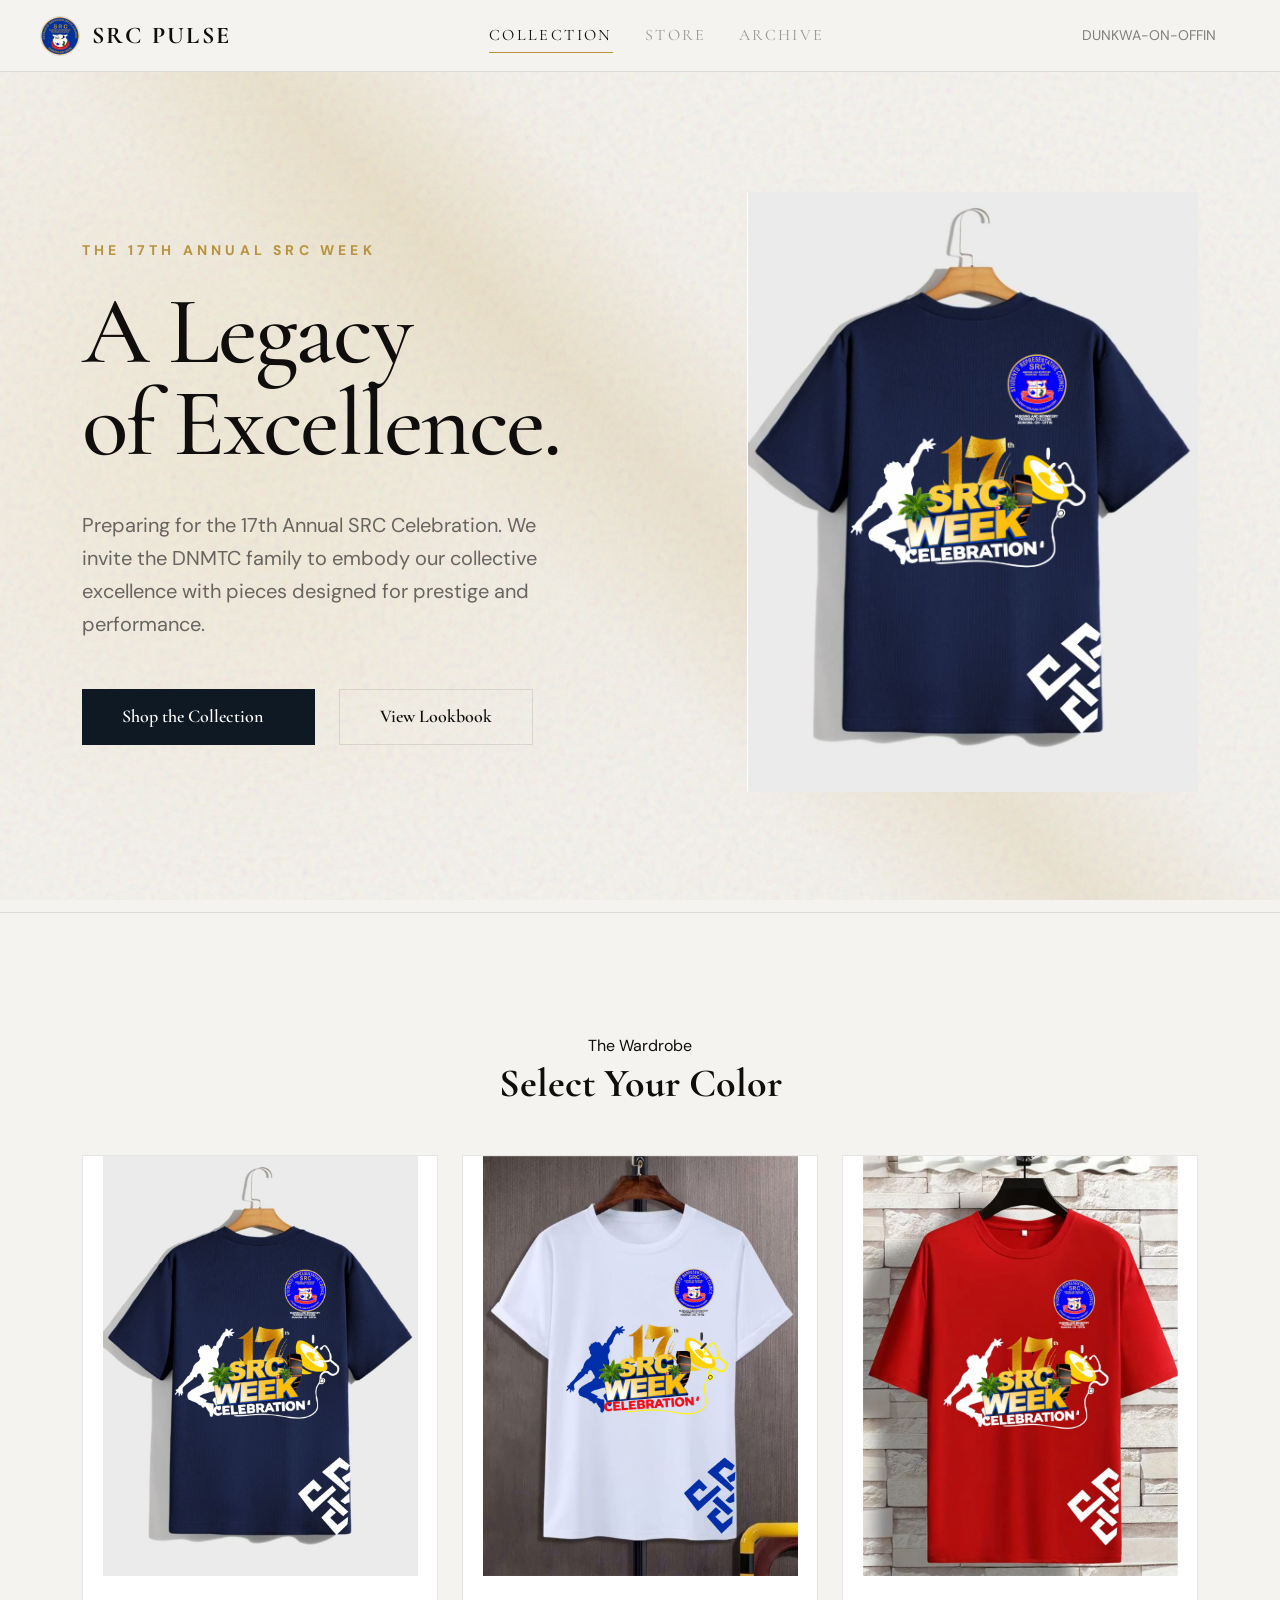
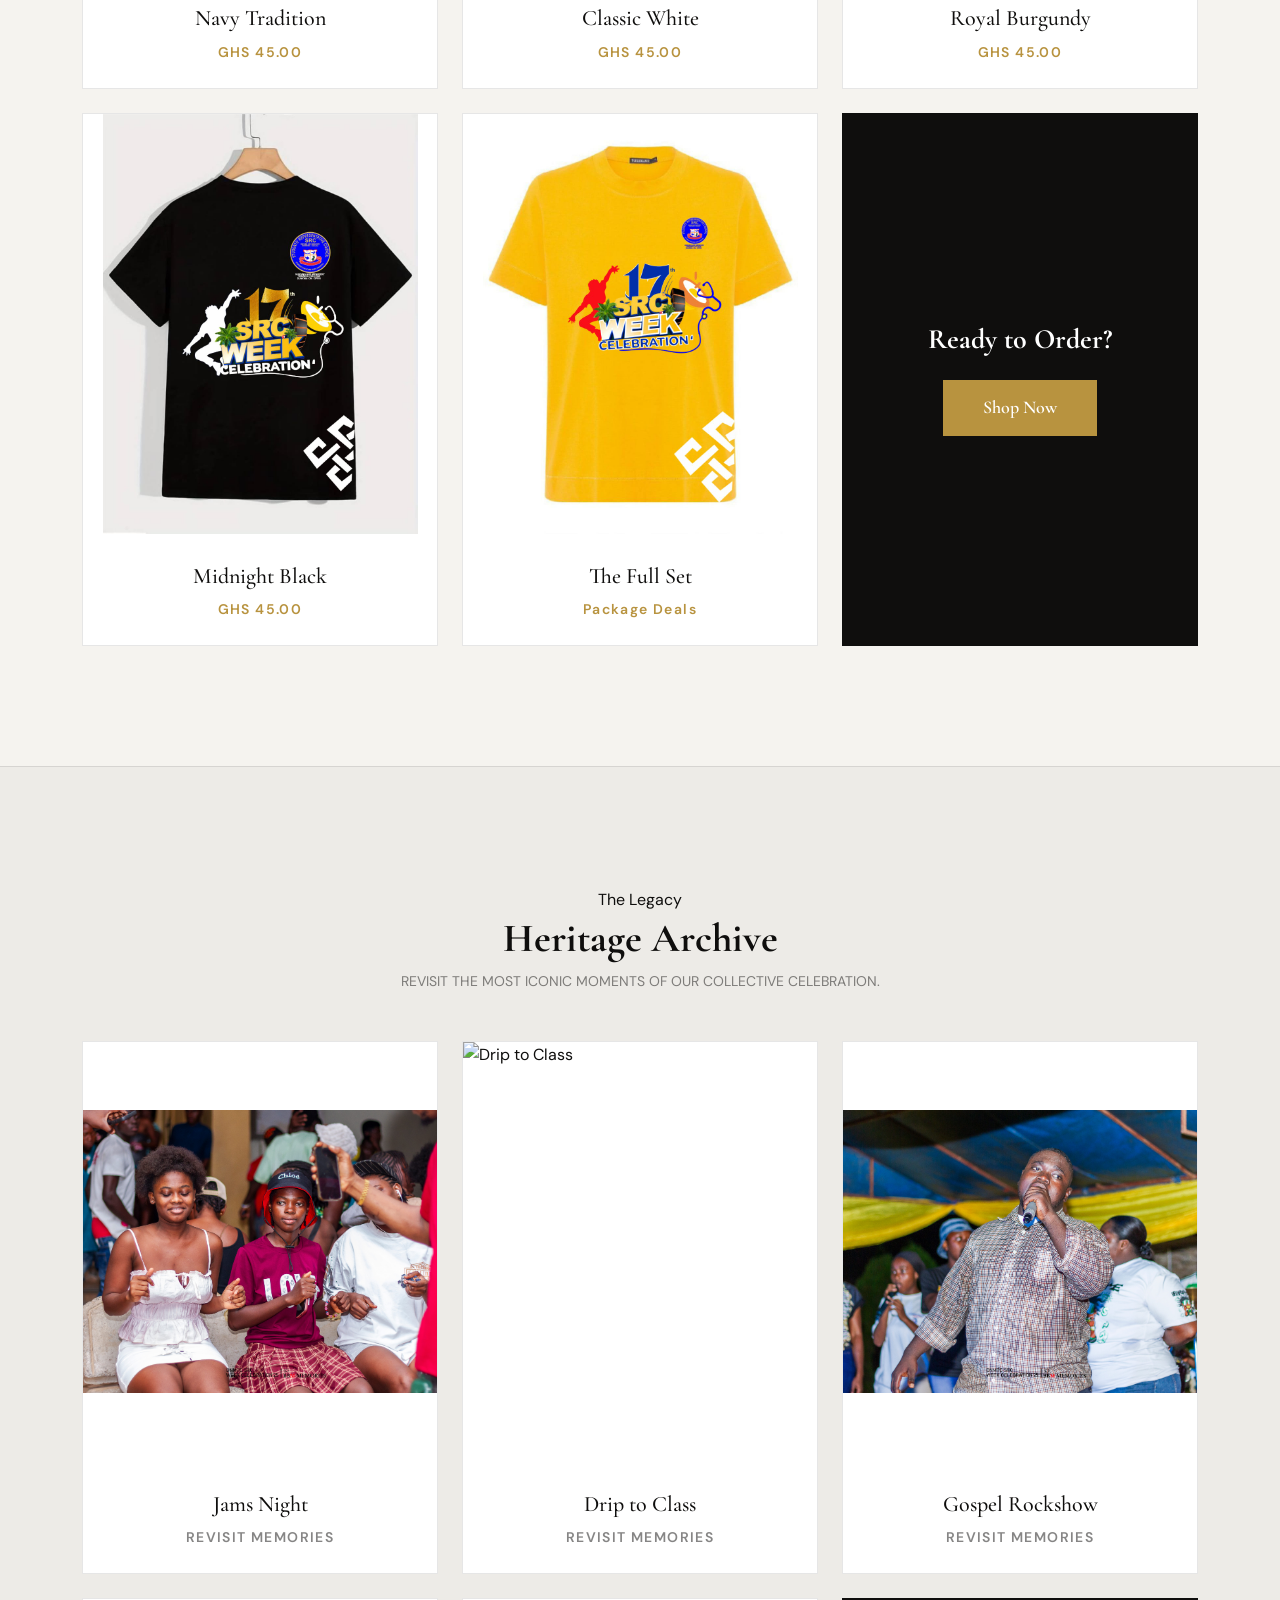
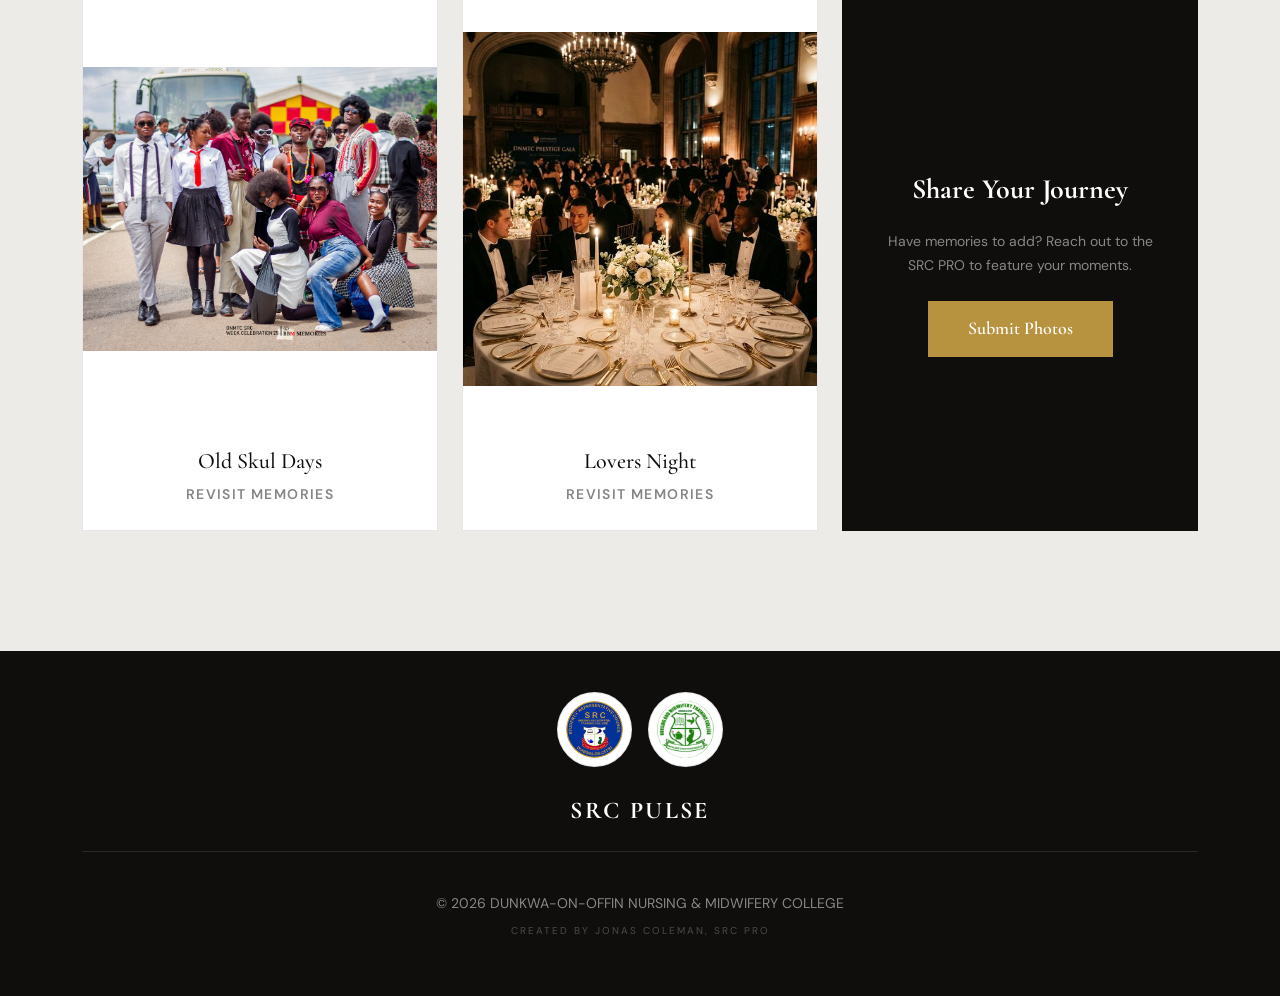
==== index.html @ 56e0bd3a "Add files via upload" ====
<!DOCTYPE html>
<html lang="en">

<head>
  <meta charset="UTF-8">
  <meta name="viewport" content="width=device-width, initial-scale=1.0">
  <title>SRC Pulse | Celebration 2026</title>
  
  <!-- Social Media Preview (Open Graph) -->
  <meta property="og:title" content="SRC Pulse | Celebration 2026">
  <meta property="og:description" content="Official SRC Week 2026 Merchandise Store - DNMTC Dunkwa-On-Offin.">
  <meta property="og:image" content="https://src-orders.vercel.app/img/Flyer/social-share.jpg">
  <meta property="og:url" content="https://src-orders.vercel.app">
  <meta property="og:type" content="website">
  
  <!-- Twitter Card -->
  <meta name="twitter:card" content="summary_large_image">
  <meta name="twitter:title" content="SRC Pulse | Celebration 2026">
  <meta name="twitter:description" content="Official SRC Week 2026 Merchandise Store - DNMTC Dunkwa-On-Offin.">
  <meta name="twitter:image" content="https://src-orders.vercel.app/img/Flyer/social-share.jpg">

  <link href="https://cdn.jsdelivr.net/npm/bootstrap@5.3.3/dist/css/bootstrap.min.css" rel="stylesheet">
  <script src="https://unpkg.com/@phosphor-icons/web"></script>

  <link rel="stylesheet" href="css/style.css">
  <link rel="stylesheet" href="css/theme.css">

  <style>
    /* Page Specific Luxury Home Styles */
    .hero-lux {
      min-height: 90vh;
      display: flex;
      align-items: center;
      padding: 120px 0;
      background: transparent;
      border-bottom: 1px solid var(--lux-border);
    }

    .hero-eyebrow {
      font-size: 14px;
      font-weight: 700;
      text-transform: uppercase;
      letter-spacing: 0.3em;
      color: var(--lux-gold);
      margin-bottom: 24px;
      display: block;
    }

    .hero-title-lux {
      font-size: var(--h1-fluid);
      font-weight: 500;
      line-height: 0.95;
      margin-bottom: 40px;
      letter-spacing: -0.02em;
    }

    .hero-sub-lux {
      font-size: 20px;
      color: rgba(15, 14, 13, 0.6);
      max-width: 500px;
      margin-bottom: 48px;
    }

    .gallery-section-lux {
      padding: 120px 0;
      background: transparent;
    }

    .lux-card {
      background: var(--lux-white);
      border: 1px solid var(--lux-border);
      overflow: hidden;
      transition: all 0.5s ease;
      cursor: pointer;
      position: relative;
    }

    .lux-card:hover {
      border-color: var(--lux-gold);
      transform: translateY(-8px);
    }

    .lux-card img {
      width: 100%;
      height: 420px;
      object-fit: contain;
      background: #fff;
      transition: transform 0.8s cubic-bezier(0.16, 1, 0.3, 1);
    }

    .lux-card:hover img {
      transform: scale(1.05);
    }

    .lux-card-caption {
      padding: 24px;
      text-align: center;
      background: var(--lux-white);
    }

    .lux-card-title {
      font-family: var(--font-serif);
      font-size: 22px;
      font-weight: 500;
      margin-bottom: 4px;
    }

    .lux-card-price {
      font-size: 14px;
      color: var(--lux-gold);
      letter-spacing: 0.1em;
      font-weight: 600;
    }

    .footer-lux {
      background: var(--lux-ink);
      color: var(--lux-white);
      padding: 80px 0;
      text-align: center;
    }

    .footer-lux .logo-lux {
      color: #fff;
      border-bottom: 1px solid rgba(255, 255, 255, 0.1);
      padding-bottom: 20px;
      margin-bottom: 40px;
      display: flex;
      justify-content: center;
    }
    .logo-img-lux {
      width: 40px;
      height: 40px;
      object-fit: cover;
      border-radius: 50%;
      border: 1px solid var(--lux-border);
    }
    .logo-lux {
      display: flex;
      align-items: center;
      gap: 12px;
      text-decoration: none;
      color: var(--lux-ink);
      font-family: var(--font-serif);
      font-weight: 700;
      letter-spacing: 0.1em;
    }
  </style>
</head>

<body>

  <!-- ATMOSPHERIC BACKGROUND -->
  <div class="lux-atmosphere">
    <div class="lux-grain"></div>
    <div class="lux-blob blob-1"></div>
    <div class="lux-blob blob-2"></div>
    <div class="lux-shimmer-wrap">
      <div class="lux-shimmer-line"></div>
    </div>
  </div>

  <!-- LUXURY NAVBAR -->
  <nav class="lux-navbar">
    <a href="index.html" class="logo-lux">
      <img src="img/Flyer/logo1.jpeg" alt="Logo" class="logo-img-lux">
      <span>SRC PULSE</span>
    </a>
    <div class="nav-links-lux d-none d-md-flex">
      <a href="index.html" class="nav-link-lux active">Collection</a>
      <a href="product.html" class="nav-link-lux">Store</a>
      <a href="#archive" class="nav-link-lux">Archive</a>
    </div>
    <div class="d-flex align-items-center gap-4">
      <span class="d-none d-sm-block small text-uppercase tracking-widest opacity-50">Dunkwa-On-Offin</span>
      <a href="admin.html" class="nav-link-lux" title="Management">
        <i class="ph ph-user-gear" style="font-size: 24px; cursor: pointer;"></i>
      </a>
    </div>
  </nav>

  <!-- EDITORIAL HERO -->
  <section class="hero-lux">
    <div class="container">
      <div class="row align-items-center">
        <div class="col-lg-7">
          <span class="hero-eyebrow fade-up">The 17th Annual SRC Week</span>
          <h1 class="hero-title-lux serif fade-up delay-1">A Legacy <br>of Excellence.</h1>
          <p class="hero-sub-lux fade-up delay-2">Preparing for the 17th Annual SRC Celebration. We invite the DNMTC family to embody our collective excellence with pieces designed for prestige and performance.</p>
          <div class="d-flex gap-4 fade-up delay-3">
            <a href="product.html" class="btn-lux">Shop the Collection <i class="ph ph-arrow-right"></i></a>
            <a href="#gallery" class="btn-lux btn-lux-outline">View Lookbook</a>
          </div>
        </div>
        <div class="col-lg-5 d-none d-lg-block fade-up delay-4">
          <div class="hero-slider-lux">
            <img src="img/SRC SHIRTS/WhatsApp Image 2026-03-13 at 19.03.37 (1).jpeg" class="hero-slide active" alt="Navy Edition">
            <img src="img/SRC SHIRTS/WhatsApp Image 2026-03-13 at 19.03.36.jpeg" class="hero-slide" alt="Burgundy Edition">
            <img src="img/SRC SHIRTS/WhatsApp Image 2026-03-13 at 19.03.37 (2).jpeg" class="hero-slide" alt="Green Edition">
            <img src="img/SRC SHIRTS/WhatsApp Image 2026-03-13 at 19.03.37.jpeg" class="hero-slide" alt="Black Edition">
            <img src="img/SRC SHIRTS/WhatsApp Image 2026-03-13 at 19.03.38 (1).jpeg" class="hero-slide" alt="Royal Blue">
            <img src="img/SRC SHIRTS/WhatsApp Image 2026-03-13 at 19.03.38.jpeg" class="hero-slide" alt="Yellow Edition">
            <img src="img/SRC SHIRTS/WhatsApp Image 2026-03-13 at 19.03.39 (1).jpeg" class="hero-slide" alt="White Edition">
            <img src="img/SRC SHIRTS/WhatsApp Image 2026-03-13 at 19.03.39.jpeg" class="hero-slide" alt="Pink Edition">
          </div>
          <style>
            .hero-slider-lux {
              position: relative;
              width: 100%;
              height: 600px;
              overflow: hidden;
            }
            .hero-slide {
              position: absolute;
              top: 0; left: 0;
              width: 100%; height: 100%;
              object-fit: contain;
              opacity: 0;
              transition: opacity 1.5s ease-in-out;
              background: #fff;
            }
            .hero-slide.active { opacity: 1; }
          </style>
          <script>
            document.addEventListener('DOMContentLoaded', () => {
              const slides = document.querySelectorAll('.hero-slide');
              let current = 0;
              if (slides.length > 0) {
                setInterval(() => {
                  slides[current].classList.remove('active');
                  current = (current + 1) % slides.length;
                  slides[current].classList.add('active');
                }, 5000);
              }
            });
          </script>
        </div>
      </div>
    </div>
  </section>

  <section id="gallery" class="gallery-section-lux">
    <div class="container">
      <div class="text-center mb-5">
        <span class="label-eyebrow">The Wardrobe</span>
        <h2 class="serif" style="font-size: 40px;">Select Your Color</h2>
      </div>

      <div class="row g-4">
        <!-- Gallery Items -->
        <div class="col-md-6 col-lg-4">
          <div class="lux-card" onclick="window.location.href='product.html?color=navy'">
            <img src="img/SRC SHIRTS/WhatsApp Image 2026-03-13 at 19.03.37 (1).jpeg" alt="Navy Edition"
              class="can-popout">
            <div class="lux-card-caption">
              <div class="lux-card-title">Navy Tradition</div>
              <div class="lux-card-price">GHS 45.00</div>
            </div>
          </div>
        </div>
        <div class="col-md-6 col-lg-4">
          <div class="lux-card" onclick="window.location.href='product.html?color=white'">
            <img src="img/SRC SHIRTS/WhatsApp Image 2026-03-13 at 19.03.39 (1).jpeg" alt="White Edition"
              class="can-popout">
            <div class="lux-card-caption">
              <div class="lux-card-title">Classic White</div>
              <div class="lux-card-price">GHS 45.00</div>
            </div>
          </div>
        </div>
        <div class="col-md-6 col-lg-4">
          <div class="lux-card" onclick="window.location.href='product.html?color=burgundy'">
            <img src="img/SRC SHIRTS/WhatsApp Image 2026-03-13 at 19.03.36.jpeg" alt="Burgundy Edition"
              class="can-popout">
            <div class="lux-card-caption">
              <div class="lux-card-title">Royal Burgundy</div>
              <div class="lux-card-price">GHS 45.00</div>
            </div>
          </div>
        </div>
        <div class="col-md-6 col-lg-4">
          <div class="lux-card" onclick="window.location.href='product.html?color=black'">
            <img src="img/SRC SHIRTS/WhatsApp Image 2026-03-13 at 19.03.37.jpeg" alt="Black Edition" class="can-popout">
            <div class="lux-card-caption">
              <div class="lux-card-title">Midnight Black</div>
              <div class="lux-card-price">GHS 45.00</div>
            </div>
          </div>
        </div>
        <div class="col-md-6 col-lg-4">
          <div class="lux-card" onclick="window.location.href='product.html?color=yellow'">
            <img src="img/SRC SHIRTS/WhatsApp Image 2026-03-13 at 19.03.38.jpeg" alt="Full Set" class="can-popout">
            <div class="lux-card-caption">
              <div class="lux-card-title">The Full Set</div>
              <div class="lux-card-price">Package Deals</div>
            </div>
          </div>
        </div>
        <div class="col-md-6 col-lg-4">
          <div class="lux-card" onclick="window.location.href='product.html'"
            style="display:flex; align-items:center; justify-content:center; height: 100%; min-height: 520px; padding: 40px; background: var(--lux-ink); color: #fff;">
            <div class="text-center">
              <h3 class="serif mb-4">Ready to Order?</h3>
              <a href="product.html" class="btn-lux" style="background: var(--lux-gold);">Shop Now</a>
            </div>
          </div>
        </div>
      </div>
    </div>
  </section>

  <section id="archive" class="gallery-section-lux" style="background: rgba(15, 14, 13, 0.03); border-top: 1px solid var(--lux-border);">
    <div class="container">
      <div class="text-center mb-5">
        <span class="label-eyebrow">The Legacy</span>
        <h2 class="serif" style="font-size: 40px;">Heritage Archive</h2>
        <p class="opacity-50 small text-uppercase tracking-widest mt-2">Revisit the most iconic moments of our collective celebration.</p>
      </div>

      <div class="row g-4">
        <!-- Archive Category Cards -->
        <div class="col-md-6 col-lg-4">
          <div class="lux-card" onclick="window.open('https://drive.google.com/drive/folders/1jQNrencn5m1UAdhdPv5jrCLjvZCq4A18', '_blank')">
            <img src="img/Archive/jams_nigh.jpg" alt="Jams Night" class="can-popout">
            <div class="lux-card-caption">
              <div class="lux-card-title">Jams Night</div>
              <div class="lux-card-price" style="color: var(--lux-ink); opacity: 0.5;">REVISIT MEMORIES</div>
            </div>
          </div>
        </div>
        <div class="col-md-6 col-lg-4">
          <div class="lux-card" onclick="window.open('https://drive.google.com/drive/folders/1OwHH3BzWzgTvOzjyDm1QjgJnN5BpJ2uP', '_blank')">
            <img src="img/Archive/drip_to_class.jpg" alt="Drip to Class" class="can-popout">
            <div class="lux-card-caption">
              <div class="lux-card-title">Drip to Class</div>
              <div class="lux-card-price" style="color: var(--lux-ink); opacity: 0.5;">REVISIT MEMORIES</div>
            </div>
          </div>
        </div>
        <div class="col-md-6 col-lg-4">
          <div class="lux-card" onclick="window.open('https://drive.google.com/drive/folders/1m6zzfs3NBd54mciKJZVGeSFlXrhVCd4_', '_blank')">
            <img src="img/Archive/gospel_rockshow.jpg" alt="Gospel Rockshow" class="can-popout">
            <div class="lux-card-caption">
              <div class="lux-card-title">Gospel Rockshow</div>
              <div class="lux-card-price" style="color: var(--lux-ink); opacity: 0.5;">REVISIT MEMORIES</div>
            </div>
          </div>
        </div>
        <div class="col-md-6 col-lg-4">
          <div class="lux-card" onclick="window.open('https://drive.google.com/drive/folders/1A5gizrQZAOHEzzcL1HkO4sNqftI4nt5G', '_blank')">
            <img src="img/Archive/old_skul.jpg" alt="Old Skul Days" class="can-popout">
            <div class="lux-card-caption">
              <div class="lux-card-title">Old Skul Days</div>
              <div class="lux-card-price" style="color: var(--lux-ink); opacity: 0.5;">REVISIT MEMORIES</div>
            </div>
          </div>
        </div>
        <div class="col-md-6 col-lg-4">
          <div class="lux-card" onclick="window.open('https://drive.google.com/drive/folders/1-60rv5rrSPXL_MJgGy0foBw9bpOQiGUI', '_blank')">
            <img src="img/Archive/lovers_night.jpg" alt="Lovers Night" class="can-popout">
            <div class="lux-card-caption">
              <div class="lux-card-title">Lovers Night</div>
              <div class="lux-card-price" style="color: var(--lux-ink); opacity: 0.5;">REVISIT MEMORIES</div>
            </div>
          </div>
        </div>
        <div class="col-md-6 col-lg-4">
          <div class="lux-card" style="display:flex; align-items:center; justify-content:center; height: 100%; min-height: 520px; padding: 40px; background: var(--lux-ink); color: #fff;">
            <div class="text-center">
              <h3 class="serif mb-4">Share Your Journey</h3>
              <p class="small opacity-50 mb-4">Have memories to add? Reach out to the SRC PRO to feature your moments.</p>
              <a href="mailto:pro@dnmtc.edu.gh" class="btn-lux" style="background: var(--lux-gold);">Submit Photos</a>
            </div>
          </div>
        </div>
      </div>
    </div>
  </section>

  <!-- LOGO FOOTER -->
  <footer class="footer-lux">
    <div class="container text-center">
      <div class="footer-logos-lux d-flex justify-content-center gap-3 mb-4">
        <img src="img/Flyer/logo1.jpeg" alt="DNMTC Logo" class="footer-logo-img">
        <img src="img/Flyer/logo2.jpeg" alt="SRC Logo" class="footer-logo-img">
      </div>
      <div class="logo-lux">SRC PULSE</div>
      <p class="opacity-50 small text-uppercase tracking-widest mb-2">&copy; 2026 Dunkwa-On-Offin Nursing & Midwifery
        College</p>
      <p class="small text-uppercase tracking-widest opacity-25" style="font-size: 10px; letter-spacing: 0.2em;">Created
        by Jonas Coleman, SRC PRO</p>
    </div>
  </footer>

  <style>
    .footer-lux { padding: 40px 0; border-top: 1px solid var(--lux-border); }
    .footer-logo-img {
      width: 75px;
      height: 75px;
      border-radius: 50%;
      object-fit: contain;
      background: white;
      border: 1px solid var(--lux-border);
      padding: 8px;
    }
  </style>

  <script src="js/app.js?v=1.0.1"></script>
</body>

</html>
---- css/style.css ----
/* ========================================================
   SRC Week Orders � style.css
   Dunkwa-On-Offin Nursing & Midwifery Training College
   ======================================================== */
@import url('https://fonts.googleapis.com/css2?family=Sora:wght@400;600;700;800&family=DM+Sans:ital,opsz,wght@0,9..40,400;0,9..40,500;0,9..40,600;1,9..40,400&display=swap');

:root {
  --color-primary:  #1A1A2E;
  --color-accent:   #E94560;
  --color-gold:     #F5A623;
  --color-surface:  #F8F7F4;
  --color-text:     #1C1C1C;
  --color-muted:    #6B7280;
  --color-white:    #FFFFFF;
  --color-success:  #22C55E;
  --color-warning:  #F59E0B;
  --color-border:   rgba(0,0,0,0.08);
  --font-heading: 'Sora', sans-serif;
  --font-body:    'DM Sans', sans-serif;
  --radius-sm:  8px; --radius-md: 12px; --radius-lg: 20px; --radius-pill: 999px;
  --shadow-sm: 0 2px 8px rgba(0,0,0,0.08);
  --shadow-md: 0 4px 16px rgba(0,0,0,0.10);
  --shadow-lg: 0 8px 32px rgba(0,0,0,0.14);
  --transition: 300ms ease;
  --nav-height: 68px;
}

*,*::before,*::after{box-sizing:border-box;margin:0;padding:0}
html{scroll-behavior:smooth}
body{font-family:var(--font-body);color:var(--color-text);background:var(--color-surface);line-height:1.65;-webkit-font-smoothing:antialiased}
h1,h2,h3,h4,h5,h6{font-family:var(--font-heading);font-weight:700;line-height:1.2}
a{text-decoration:none;color:inherit;transition:color var(--transition)}
img{max-width:100%;display:block}
ul{list-style:none}
::-webkit-scrollbar{width:6px}
::-webkit-scrollbar-thumb{background:rgba(0,0,0,0.15);border-radius:var(--radius-pill)}

/* Navbar */
.navbar-main{position:sticky;top:0;z-index:1000;height:var(--nav-height);background:rgba(26,26,46,0.96);backdrop-filter:blur(12px);-webkit-backdrop-filter:blur(12px);border-bottom:1px solid rgba(255,255,255,0.07);padding:0 1.5rem;display:flex;align-items:center;justify-content:space-between}
.nav-brand{display:flex;align-items:center;gap:.6rem;color:var(--color-white)}
.nav-brand-logo{width:38px;height:38px;border-radius:var(--radius-sm);background:linear-gradient(135deg,var(--color-accent),var(--color-gold));display:flex;align-items:center;justify-content:center;font-family:var(--font-heading);font-weight:800;font-size:.85rem;color:#fff;flex-shrink:0}
.nav-brand-text{display:flex;flex-direction:column;line-height:1.15}
.nav-brand-name{font-family:var(--font-heading);font-weight:700;font-size:.9rem;color:var(--color-white)}
.nav-brand-sub{font-size:.7rem;color:rgba(255,255,255,.5)}
.nav-links{display:flex;align-items:center;gap:1.5rem}
.nav-link-item{color:rgba(255,255,255,.7);font-weight:500;font-size:.9rem;transition:color var(--transition)}
.nav-link-item:hover,.nav-link-item.active{color:var(--color-white)}
.nav-cta{background:var(--color-accent);color:var(--color-white)!important;padding:.45rem 1.1rem;border-radius:var(--radius-pill);font-weight:600;font-size:.875rem;transition:all var(--transition)}
.nav-cta:hover{background:#d63651;transform:translateY(-1px);box-shadow:0 4px 14px rgba(233,69,96,.4)}
.nav-mobile-toggle{display:none;background:none;border:none;color:var(--color-white);cursor:pointer;padding:.25rem}

/* Buttons */
.btn{display:inline-flex;align-items:center;justify-content:center;gap:.5rem;padding:.75rem 1.75rem;border-radius:var(--radius-pill);font-family:var(--font-body);font-weight:600;font-size:.95rem;border:none;cursor:pointer;transition:all var(--transition);line-height:1}
.btn:disabled{opacity:.5;cursor:not-allowed;pointer-events:none}
.btn-accent{background:var(--color-accent);color:#fff;box-shadow:0 4px 14px rgba(233,69,96,.3)}
.btn-accent:hover{background:#d63651;transform:translateY(-2px);box-shadow:0 6px 20px rgba(233,69,96,.45);color:#fff}
.btn-gold{background:var(--color-gold);color:var(--color-primary);box-shadow:0 4px 14px rgba(245,166,35,.3)}
.btn-gold:hover{background:#e09416;transform:translateY(-2px);color:var(--color-primary)}
.btn-outline{background:transparent;color:var(--color-primary);border:2px solid var(--color-primary)}
.btn-outline:hover{background:var(--color-primary);color:#fff}
.btn-outline-light{background:transparent;color:#fff;border:2px solid rgba(255,255,255,.4)}
.btn-outline-light:hover{background:rgba(255,255,255,.1);border-color:rgba(255,255,255,.7)}
.btn-ghost{background:rgba(0,0,0,.05);color:var(--color-text)}
.btn-ghost:hover{background:rgba(0,0,0,.1)}
.btn-sm{padding:.45rem 1rem;font-size:.8rem}
.btn-lg{padding:1rem 2.5rem;font-size:1.05rem}
.btn-block{width:100%}
.btn.loading{pointer-events:none;position:relative}
.btn.loading::after{content:'';position:absolute;right:1rem;top:50%;transform:translateY(-50%);width:16px;height:16px;border:2px solid rgba(255,255,255,.4);border-top-color:#fff;border-radius:50%;animation:spin .7s linear infinite}
@keyframes spin{to{transform:translateY(-50%) rotate(360deg)}}

/* Cards */
.card{background:var(--color-white);border:1px solid var(--color-border);border-radius:var(--radius-md);box-shadow:var(--shadow-sm);transition:box-shadow var(--transition),transform var(--transition)}
.card-hover:hover{box-shadow:var(--shadow-md);transform:translateY(-3px)}
.card-dark{background:rgba(255,255,255,.05);border:1px solid rgba(255,255,255,.1);color:var(--color-white)}

/* Badges */
.badge{display:inline-flex;align-items:center;gap:.25rem;padding:.3rem .75rem;border-radius:var(--radius-pill);font-size:.75rem;font-weight:600}
.badge-accent{background:rgba(233,69,96,.12);color:var(--color-accent)}
.badge-gold{background:rgba(245,166,35,.15);color:#996600}
.badge-success{background:rgba(34,197,94,.12);color:#16a34a}
.badge-muted{background:rgba(107,114,128,.1);color:var(--color-muted)}
.badge-primary{background:rgba(26,26,46,.1);color:var(--color-primary)}

/* Sections */
.section{padding:5rem 0}
.section-sm{padding:3rem 0}
.section-dark{background:var(--color-primary);color:var(--color-white)}
.section-surface{background:var(--color-surface)}
.section-label{display:inline-flex;align-items:center;gap:.4rem;font-size:.75rem;font-weight:700;text-transform:uppercase;letter-spacing:.1em;color:var(--color-accent);margin-bottom:.75rem}
.section-title{font-size:clamp(1.75rem,4vw,2.75rem);font-weight:800;margin-bottom:1rem}
.section-subtitle{font-size:1.05rem;color:var(--color-muted);max-width:520px;margin-bottom:2.5rem}
.section-dark .section-subtitle{color:rgba(255,255,255,.6)}

/* Hero */
.hero{position:relative;background:var(--color-primary);min-height:calc(100vh - var(--nav-height));display:flex;align-items:center;overflow:hidden}
.hero::before{content:'';position:absolute;inset:0;background:radial-gradient(ellipse 800px 600px at 80% 20%,rgba(233,69,96,.18) 0%,transparent 70%),radial-gradient(ellipse 600px 400px at 10% 80%,rgba(245,166,35,.12) 0%,transparent 60%);pointer-events:none}
.hero-grid-overlay{position:absolute;inset:0;background-image:linear-gradient(rgba(255,255,255,.02) 1px,transparent 1px),linear-gradient(90deg,rgba(255,255,255,.02) 1px,transparent 1px);background-size:48px 48px;pointer-events:none}
.hero-content{position:relative;z-index:1}
.hero-badge{display:inline-flex;align-items:center;gap:.4rem;background:rgba(245,166,35,.15);border:1px solid rgba(245,166,35,.3);color:var(--color-gold);padding:.4rem 1rem;border-radius:var(--radius-pill);font-size:.78rem;font-weight:600;text-transform:uppercase;letter-spacing:.08em;margin-bottom:1.5rem}
.hero-title{font-family:var(--font-heading);font-size:clamp(2.2rem,6vw,4rem);font-weight:800;color:#fff;line-height:1.1;margin-bottom:1.25rem}
.hero-title .accent-line{display:block;background:linear-gradient(135deg,var(--color-accent),var(--color-gold));-webkit-background-clip:text;-webkit-text-fill-color:transparent;background-clip:text}
.hero-desc{font-size:1.05rem;color:rgba(255,255,255,.65);max-width:480px;margin-bottom:2.25rem;line-height:1.7}
.hero-actions{display:flex;gap:1rem;flex-wrap:wrap}
.hero-stats{display:flex;gap:2rem;margin-top:3rem;flex-wrap:wrap}
.hero-stat-value{font-family:var(--font-heading);font-size:1.6rem;font-weight:800;color:#fff;line-height:1}
.hero-stat-label{font-size:.78rem;color:rgba(255,255,255,.5);margin-top:.2rem}

/* Floating chips */
.hero-visual{position:relative}
.hero-product-card{background:rgba(255,255,255,.07);border:1px solid rgba(255,255,255,.12);border-radius:var(--radius-lg);padding:2rem;backdrop-filter:blur(8px)}
.hero-product-img{width:100%;height:220px;border-radius:var(--radius-md);display:flex;align-items:center;justify-content:center;margin-bottom:1.25rem}
.hero-product-img-shirt{background:linear-gradient(145deg,#1A1A2E,#2d2d4e)}
.hero-product-img-cap{background:linear-gradient(145deg,#2d1a1a,#4e2d2d)}
.floating-chip{position:absolute;background:#fff;border-radius:var(--radius-md);padding:.75rem 1rem;box-shadow:var(--shadow-lg);display:flex;align-items:center;gap:.5rem;font-size:.8rem;font-weight:600;color:var(--color-text);animation:float 3s ease-in-out infinite}
.chip-1{top:-16px;right:24px}
.chip-2{bottom:32px;left:-20px;animation-delay:1.5s}
.chip-dot{width:8px;height:8px;border-radius:50%;background:var(--color-success)}
@keyframes float{0%,100%{transform:translateY(0)}50%{transform:translateY(-8px)}}

/* Product page cards */
.product-card{background:#fff;border:1px solid var(--color-border);border-radius:var(--radius-md);overflow:hidden;transition:box-shadow var(--transition),transform var(--transition)}
.product-card:hover{box-shadow:var(--shadow-lg);transform:translateY(-4px)}
.product-card-img{width:100%;height:260px;display:flex;align-items:center;justify-content:center;position:relative}
.product-card-img-shirt{background:linear-gradient(145deg,#1A1A2E,#2d2d4e)}
.product-card-img-cap{background:linear-gradient(145deg,#800020,#4e1a1a)}
.product-card-price-badge{position:absolute;top:1rem;right:1rem;background:var(--color-gold);color:var(--color-primary);padding:.3rem .75rem;border-radius:var(--radius-pill);font-family:var(--font-heading);font-weight:700;font-size:.85rem}
.product-card-body{padding:1.5rem}
.product-card-title{font-family:var(--font-heading);font-size:1.2rem;font-weight:700;margin-bottom:.35rem}
.product-card-desc{font-size:.88rem;color:var(--color-muted);margin-bottom:1.25rem;line-height:1.6}

/* Color swatches */
.swatch-label{font-size:.78rem;font-weight:600;color:var(--color-muted);margin-bottom:.4rem;text-transform:uppercase;letter-spacing:.04em}
.color-swatches{display:flex;gap:.5rem;flex-wrap:wrap;margin-bottom:1rem}
.color-swatch{width:30px;height:30px;border-radius:50%;border:3px solid transparent;cursor:pointer;transition:all var(--transition);outline:none}
.color-swatch:hover{transform:scale(1.1)}
.color-swatch.selected{border-color:var(--color-accent);box-shadow:0 0 0 2px #fff,0 0 0 4px var(--color-accent)}
.color-swatch[data-color="navy"]{background:#1A1A2E}
.color-swatch[data-color="white"]{background:#FFF;border:2px solid #e0e0e0}
.color-swatch[data-color="black"]{background:#111}
.color-swatch[data-color="burgundy"]{background:#800020}
.color-swatch[data-color="red"]{background:#E94560}
.color-swatch[data-color="grey"]{background:#6B7280}

/* Size pills */
.size-pills{display:flex;flex-wrap:wrap;gap:.4rem;margin-bottom:1rem}
.size-pill{min-width:40px;height:36px;padding:0 .75rem;border:1.5px solid var(--color-border);border-radius:var(--radius-sm);background:#fff;font-family:var(--font-body);font-size:.82rem;font-weight:600;color:var(--color-text);cursor:pointer;transition:all var(--transition);display:flex;align-items:center;justify-content:center}
.size-pill:hover{border-color:var(--color-accent);color:var(--color-accent)}
.size-pill.selected{background:var(--color-primary);border-color:var(--color-primary);color:#fff}

/* Quantity stepper */
.qty-stepper{display:inline-flex;align-items:center;background:var(--color-surface);border:1px solid var(--color-border);border-radius:var(--radius-sm);overflow:hidden}
.qty-btn{width:36px;height:36px;background:none;border:none;color:var(--color-text);cursor:pointer;display:flex;align-items:center;justify-content:center;transition:background var(--transition),color var(--transition)}
.qty-btn:hover{background:var(--color-primary);color:#fff}
.qty-display{min-width:42px;text-align:center;font-family:var(--font-heading);font-weight:700;font-size:.95rem;border-left:1px solid var(--color-border);border-right:1px solid var(--color-border);padding:0 .5rem;line-height:36px}

/* Order summary */
.order-summary-panel{background:#fff;border:1px solid var(--color-border);border-radius:var(--radius-md);box-shadow:var(--shadow-md);position:sticky;top:calc(var(--nav-height) + 1.25rem)}
.order-summary-header{padding:1.25rem 1.5rem;border-bottom:1px solid var(--color-border);display:flex;align-items:center;justify-content:space-between}
.order-summary-title{font-family:var(--font-heading);font-weight:700;font-size:1.05rem}
.order-summary-count{background:var(--color-accent);color:#fff;width:22px;height:22px;border-radius:50%;font-size:.72rem;font-weight:700;display:flex;align-items:center;justify-content:center}
.order-summary-body{padding:1.25rem 1.5rem}
.order-item-row{display:flex;align-items:flex-start;justify-content:space-between;gap:.75rem;padding:.75rem 0;border-bottom:1px solid rgba(0,0,0,.05)}
.order-item-row:last-child{border-bottom:none}
.order-item-name{font-weight:500;font-size:.9rem}
.order-item-meta{font-size:.78rem;color:var(--color-muted);margin-top:.15rem}
.order-item-price{font-family:var(--font-heading);font-weight:700;font-size:.9rem;white-space:nowrap}
.order-empty-state{text-align:center;padding:2rem 1rem;color:var(--color-muted);font-size:.9rem}
.order-total-row{padding:1rem 1.5rem;border-top:2px solid var(--color-primary);display:flex;align-items:center;justify-content:space-between}
.order-total-label{font-family:var(--font-heading);font-weight:700}
.order-total-value{font-family:var(--font-heading);font-weight:800;font-size:1.3rem;color:var(--color-accent)}
.order-summary-footer{padding:1.25rem 1.5rem;border-top:1px solid var(--color-border)}

/* How-it-works steps */
.step-card{text-align:center;padding:2rem 1.5rem}
.step-icon{width:56px;height:56px;border-radius:var(--radius-md);background:rgba(233,69,96,.1);color:var(--color-accent);display:flex;align-items:center;justify-content:center;margin:0 auto 1.25rem;transition:background var(--transition),color var(--transition)}
.step-card:hover .step-icon{background:var(--color-accent);color:#fff}
.step-number{font-size:.7rem;font-weight:700;color:var(--color-accent);text-transform:uppercase;letter-spacing:.1em;margin-bottom:.5rem}
.step-title{font-family:var(--font-heading);font-weight:700;font-size:1.05rem;margin-bottom:.5rem}
.step-desc{font-size:.88rem;color:var(--color-muted);line-height:1.65}

/* Form */
.form-group{margin-bottom:1.25rem}
.form-label{display:block;font-weight:600;font-size:.875rem;margin-bottom:.4rem;color:var(--color-text)}
.form-label .required{color:var(--color-accent);margin-left:.15rem}
.form-control{width:100%;padding:.72rem 1rem;background:#fff;border:1.5px solid var(--color-border);border-radius:var(--radius-sm);font-family:var(--font-body);font-size:.95rem;color:var(--color-text);transition:border-color var(--transition),box-shadow var(--transition);outline:none}
.form-control:focus{border-color:var(--color-accent);box-shadow:0 0 0 3px rgba(233,69,96,.12)}
.form-control.is-invalid{border-color:var(--color-accent)}
.form-select{appearance:none;-webkit-appearance:none;background-image:url("data:image/svg+xml,%3Csvg xmlns='http://www.w3.org/2000/svg' width='12' height='12' viewBox='0 0 12 12'%3E%3Cpath fill='%236B7280' d='M6 8L1 3h10z'/%3E%3C/svg%3E");background-repeat:no-repeat;background-position:right 1rem center;padding-right:2.5rem}
.form-hint{font-size:.78rem;color:var(--color-muted);margin-top:.3rem}
.form-error{font-size:.78rem;color:var(--color-accent);margin-top:.3rem;display:none}
.form-error.visible{display:block}

/* Checkout */
.checkout-section{padding:2.5rem 0 4rem}
.checkout-card{background:#fff;border:1px solid var(--color-border);border-radius:var(--radius-md);padding:2rem;box-shadow:var(--shadow-sm)}
.checkout-card-title{font-family:var(--font-heading);font-weight:700;font-size:1.15rem;margin-bottom:1.5rem;padding-bottom:1rem;border-bottom:1px solid var(--color-border);display:flex;align-items:center;gap:.6rem;color:var(--color-text)}

/* Alerts */
.alert{padding:1rem 1.25rem;border-radius:var(--radius-sm);font-size:.9rem;display:flex;align-items:flex-start;gap:.6rem;margin-bottom:1.25rem}
.alert-success{background:rgba(34,197,94,.1);border:1px solid rgba(34,197,94,.25);color:#166534}
.alert-error{background:rgba(233,69,96,.08);border:1px solid rgba(233,69,96,.25);color:#9b1c2e}
.alert-info{background:rgba(59,130,246,.08);border:1px solid rgba(59,130,246,.2);color:#1e40af}

/* Admin */
.admin-body{background:#0f1117;min-height:100vh;color:#fff}
.admin-sidebar{position:fixed;left:0;top:0;bottom:0;width:240px;background:#161b27;border-right:1px solid rgba(255,255,255,.06);display:flex;flex-direction:column;z-index:100;transition:transform var(--transition)}
.admin-sidebar-header{padding:1.5rem 1.25rem 1rem;border-bottom:1px solid rgba(255,255,255,.06)}
.admin-sidebar-nav{padding:1rem .75rem;flex:1;overflow-y:auto}
.admin-nav-item{display:flex;align-items:center;gap:.65rem;padding:.65rem .85rem;border-radius:var(--radius-sm);color:rgba(255,255,255,.55);font-size:.88rem;font-weight:500;cursor:pointer;transition:all var(--transition);margin-bottom:.15rem;border:none;background:none;width:100%;text-align:left;text-decoration:none}
.admin-nav-item:hover{background:rgba(255,255,255,.06);color:rgba(255,255,255,.9)}
.admin-nav-item.active{background:rgba(233,69,96,.15);color:var(--color-accent)}
.admin-content{margin-left:240px;min-height:100vh;padding:2rem}
.admin-topbar{display:flex;align-items:center;justify-content:space-between;margin-bottom:2rem;gap:1rem;flex-wrap:wrap}
.admin-page-title{font-family:var(--font-heading);font-weight:700;font-size:1.35rem;color:#fff}

/* Stat cards */
.stat-card{background:#1e2435;border:1px solid rgba(255,255,255,.07);border-radius:var(--radius-md);padding:1.5rem;transition:border-color var(--transition)}
.stat-card:hover{border-color:rgba(255,255,255,.15)}
.stat-card-icon{width:42px;height:42px;border-radius:var(--radius-sm);display:flex;align-items:center;justify-content:center;margin-bottom:1rem}
.stat-card-icon-accent{background:rgba(233,69,96,.15);color:var(--color-accent)}
.stat-card-icon-gold{background:rgba(245,166,35,.15);color:var(--color-gold)}
.stat-card-icon-success{background:rgba(34,197,94,.15);color:var(--color-success)}
.stat-card-icon-blue{background:rgba(59,130,246,.15);color:#60a5fa}
.stat-card-value{font-family:var(--font-heading);font-size:2rem;font-weight:800;color:#fff;line-height:1;margin-bottom:.25rem}
.stat-card-label{font-size:.8rem;color:rgba(255,255,255,.5);font-weight:500}

/* Admin table */
.admin-table-card{background:#1e2435;border:1px solid rgba(255,255,255,.07);border-radius:var(--radius-md);overflow:hidden}
.admin-table-header{padding:1.25rem 1.5rem;border-bottom:1px solid rgba(255,255,255,.07);display:flex;align-items:center;justify-content:space-between;flex-wrap:wrap;gap:.75rem}
.admin-search{display:flex;align-items:center;gap:.5rem;background:rgba(255,255,255,.05);border:1px solid rgba(255,255,255,.1);border-radius:var(--radius-sm);padding:.5rem .875rem;min-width:220px}
.admin-search input{background:none;border:none;outline:none;color:#fff;font-family:var(--font-body);font-size:.875rem;width:100%}
.admin-search input::placeholder{color:rgba(255,255,255,.35)}
.admin-filter-select{background:rgba(255,255,255,.05);border:1px solid rgba(255,255,255,.1);border-radius:var(--radius-sm);padding:.5rem .875rem;color:#fff;font-family:var(--font-body);font-size:.875rem;outline:none;cursor:pointer}
.admin-filter-select option{background:#1e2435}
.data-table{width:100%;border-collapse:collapse;font-size:.875rem}
.data-table th{padding:.75rem 1.25rem;text-align:left;font-size:.72rem;font-weight:700;text-transform:uppercase;letter-spacing:.06em;color:rgba(255,255,255,.4);border-bottom:1px solid rgba(255,255,255,.07);white-space:nowrap}
.data-table td{padding:.9rem 1.25rem;border-bottom:1px solid rgba(255,255,255,.04);color:rgba(255,255,255,.8);vertical-align:middle}
.data-table tbody tr:hover td{background:rgba(255,255,255,.02)}
.data-table tbody tr:last-child td{border-bottom:none}
.status-badge{display:inline-flex;align-items:center;gap:.3rem;padding:.25rem .65rem;border-radius:var(--radius-pill);font-size:.72rem;font-weight:600}
.status-pending{background:rgba(245,158,11,.15);color:var(--color-warning)}
.status-paid{background:rgba(59,130,246,.15);color:#60a5fa}
.status-fulfilled{background:rgba(34,197,94,.15);color:var(--color-success)}

/* Login overlay */
.login-overlay{position:fixed;inset:0;background:#0f1117;display:flex;align-items:center;justify-content:center;z-index:9999}
.login-card{background:#1e2435;border:1px solid rgba(255,255,255,.1);border-radius:var(--radius-lg);padding:2.5rem;max-width:380px;width:90%;text-align:center}
.login-logo{width:60px;height:60px;border-radius:var(--radius-md);background:linear-gradient(135deg,var(--color-accent),var(--color-gold));display:flex;align-items:center;justify-content:center;margin:0 auto 1.5rem;font-family:var(--font-heading);font-weight:800;font-size:1.1rem;color:#fff}
.login-title{font-family:var(--font-heading);font-size:1.3rem;font-weight:700;color:#fff;margin-bottom:.4rem}
.login-sub{font-size:.85rem;color:rgba(255,255,255,.45);margin-bottom:2rem}
.login-input{width:100%;background:rgba(255,255,255,.06);border:1.5px solid rgba(255,255,255,.1);border-radius:var(--radius-sm);padding:.85rem 1rem;color:#fff;font-family:var(--font-body);font-size:.95rem;outline:none;margin-bottom:1rem;transition:border-color var(--transition);text-align:center;letter-spacing:.1em}
.login-input:focus{border-color:var(--color-accent);box-shadow:0 0 0 3px rgba(233,69,96,.15)}
.login-error{color:var(--color-accent);font-size:.82rem;margin-bottom:.75rem;display:none}
.login-error.visible{display:block}

/* Success screen */
.success-screen{display:none;text-align:center;padding:3rem 2rem}
.success-screen.visible{display:block}
.success-icon{width:80px;height:80px;border-radius:50%;background:rgba(34,197,94,.12);color:var(--color-success);display:flex;align-items:center;justify-content:center;margin:0 auto 1.5rem;border:2px solid rgba(34,197,94,.3)}

/* Page header strip */
.page-header{background:var(--color-primary);padding:2.5rem 0 2rem}
.page-header-label{font-size:.75rem;font-weight:700;text-transform:uppercase;letter-spacing:.1em;color:var(--color-accent);margin-bottom:.5rem}
.page-header-title{font-family:var(--font-heading);font-size:clamp(1.5rem,3vw,2rem);font-weight:800;color:#fff;margin-bottom:.35rem}
.page-header-sub{font-size:.9rem;color:rgba(255,255,255,.5)}
.breadcrumb-nav{display:flex;align-items:center;gap:.5rem;font-size:.8rem;color:rgba(255,255,255,.4);margin-bottom:1rem}
.breadcrumb-nav a{color:rgba(255,255,255,.55);transition:color var(--transition)}
.breadcrumb-nav a:hover{color:#fff}
.breadcrumb-sep{opacity:.3}

/* Divider */
hr.divider{border:none;border-top:1px solid var(--color-border);margin:1.5rem 0}
hr.divider-dark{border-top-color:rgba(255,255,255,.08)}

/* Footer */
.footer{background:var(--color-primary);padding:2.5rem 0;border-top:1px solid rgba(255,255,255,.07)}
.footer-inner{display:flex;align-items:center;justify-content:space-between;flex-wrap:wrap;gap:1rem}
.footer-copy{font-size:.82rem;color:rgba(255,255,255,.35)}
.footer-links{display:flex;gap:1.25rem}
.footer-link{font-size:.82rem;color:rgba(255,255,255,.4);transition:color var(--transition)}
.footer-link:hover{color:rgba(255,255,255,.8)}

/* Mobile bar */
.mobile-order-bar{display:none;position:fixed;bottom:0;left:0;right:0;background:#fff;border-top:1px solid var(--color-border);padding:.85rem 1.25rem;z-index:100;align-items:center;justify-content:space-between;gap:1rem;box-shadow:0 -4px 20px rgba(0,0,0,.08)}
.mobile-bar-total{font-family:var(--font-heading);font-weight:800;font-size:1.1rem;color:var(--color-accent)}
.mobile-bar-label{font-size:.78rem;color:var(--color-muted)}

/* Animations */
.fade-in{opacity:0;transform:translateY(16px);animation:fadeInUp .5s ease forwards}
.fade-in-delay-1{animation-delay:.1s}.fade-in-delay-2{animation-delay:.2s}.fade-in-delay-3{animation-delay:.3s}.fade-in-delay-4{animation-delay:.4s}
@keyframes fadeInUp{to{opacity:1;transform:translateY(0)}}

/* Responsive */
@media(max-width:991px){
  .admin-sidebar{transform:translateX(-100%)}
  .admin-sidebar.open{transform:translateX(0)}
  .admin-content{margin-left:0}
  .mobile-order-bar{display:flex}
  .product-page-body{padding-bottom:90px}
}
@media(max-width:768px){
  .nav-links{display:none}
  .nav-mobile-toggle{display:flex}
  .nav-links.open{display:flex;flex-direction:column;position:absolute;top:var(--nav-height);left:0;right:0;background:rgba(26,26,46,.98);padding:1rem 1.5rem;border-bottom:1px solid rgba(255,255,255,.07);gap:.75rem;z-index:999}
  .order-summary-panel{position:relative;top:auto}
  .hero-actions{flex-direction:column}
  .hero-actions .btn{width:100%;justify-content:center}
}
@media(max-width:576px){
  .section{padding:3.5rem 0}
  .checkout-card{padding:1.25rem}
}

/* Lightbox Feature */
.lightbox-overlay {
  position: fixed;
  inset: 0;
  background: rgba(15, 17, 23, 0.95);
  display: none;
  align-items: center;
  justify-content: center;
  z-index: 10000;
  cursor: zoom-out;
  padding: 2rem;
  backdrop-filter: blur(8px);
  opacity: 0;
  transition: opacity 0.3s ease;
}

.lightbox-overlay.active {
  display: flex;
  opacity: 1;
}

.lightbox-content {
  max-width: 90%;
  max-height: 90%;
  object-fit: contain;
  border-radius: var(--radius-md);
  box-shadow: 0 20px 50px rgba(0,0,0,0.5);
  transform: scale(0.9);
  transition: transform 0.3s cubic-bezier(0.34, 1.56, 0.64, 1);
}

.lightbox-overlay.active .lightbox-content {
  transform: scale(1);
}

.close-lightbox {
  position: absolute;
  top: 2rem;
  right: 2rem;
  background: rgba(255, 255, 255, 0.1);
  border: 1px solid rgba(255, 255, 255, 0.2);
  color: #fff;
  width: 44px;
  height: 44px;
  border-radius: 50%;
  display: flex;
  align-items: center;
  justify-content: center;
  font-size: 1.5rem;
  cursor: pointer;
  transition: all 0.2s;
  z-index: 10001;
}

.close-lightbox:hover {
  background: var(--color-accent);
  border-color: var(--color-accent);
  transform: rotate(90deg);
}

.can-popout {
  cursor: zoom-in;
  transition: transform 0.3s ease, filter 0.3s ease;
}

.can-popout:hover {
  transform: scale(1.02);
  filter: brightness(1.1);
}
---- css/theme.css ----
/* 
  Global Luxury Theme — SRC Pulse
  Shared variables and core components
*/

@import url('https://fonts.googleapis.com/css2?family=Cormorant+Garamond:ital,wght@0,300;0,400;0,500;0,600;0,700;1,300;1,400;1,500;1,600;1,700&family=DM+Sans:ital,opsz,wght@0,9..40,100..1000;1,9..40,100..1000&display=swap');

:root {
  --lux-bg: #f5f3ef;
  --lux-ink: #0f0e0d;
  --lux-gold: #b8933f;
  --lux-gold-light: rgba(184, 147, 63, 0.15);
  --lux-border: rgba(15, 14, 13, 0.1);
  --lux-white: #ffffff;
  --lux-navy: #0f1923;
  
  --font-serif: 'Cormorant Garamond', serif;
  --font-sans: 'DM Sans', sans-serif;
  
  --radius-sm: 4px;
  --radius-md: 8px;

  /* Responsive tokens */
  --lux-gutter: clamp(1.25rem, 5vw, 2.5rem);
  --h1-fluid: clamp(2.5rem, 8vw, 6rem);
  --h2-fluid: clamp(2rem, 6vw, 4rem);
}

/* ── Global Base ────────────────────────────────────────── */
body {
  background-color: var(--lux-bg);
  color: var(--lux-ink);
  font-family: var(--font-sans);
  -webkit-font-smoothing: antialiased;
  overflow-x: hidden;
  position: relative;
}

h1, h2, h3, h4, .serif {
  font-family: var(--font-serif);
}

/* ── Atmospheric Liveliness ─────────────────────────────── */
.lux-atmosphere {
  position: fixed;
  top: 0;
  left: 0;
  width: 100%;
  height: 100%;
  pointer-events: none;
  z-index: -1;
  overflow: hidden;
}

/* 1. Grain Texture */
.lux-grain {
  position: absolute;
  top: 0;
  left: 0;
  width: 100%;
  height: 100%;
  opacity: 0.12;
  background-image: url("data:image/svg+xml,%3Csvg viewBox='0 0 200 200' xmlns='http://www.w3.org/2000/svg'%3E%3Cfilter id='noiseFilter'%3E%3CfeTurbulence type='fractalNoise' baseFrequency='0.65' numOctaves='3' stitchTiles='stitch'/%3E%3C/filter%3E%3Crect width='100%25' height='100%25' filter='url(%23noiseFilter)'/%3E%3C/svg%3E");
}

/* 2. Drifting Gradients */
.lux-blob {
  position: absolute;
  width: 80vw;
  height: 80vw;
  border-radius: 50%;
  filter: blur(100px);
  opacity: 0.55;
  z-index: -2;
}

.blob-1 {
  background: radial-gradient(circle, #e8d9b5 0%, transparent 70%);
  top: -10%;
  left: -20%;
  animation: drift-1 40s linear infinite alternate;
}

.blob-2 {
  background: radial-gradient(circle, #ede8dc 0%, transparent 70%);
  bottom: -20%;
  right: -10%;
  animation: drift-2 45s linear infinite alternate;
}

@keyframes drift-1 {
  0% { transform: translate(0, 0) scale(1); }
  50% { transform: translate(15%, 10%) scale(1.1); }
  100% { transform: translate(-5%, 20%) scale(0.9); }
}

@keyframes drift-2 {
  0% { transform: translate(0, 0) scale(1); }
  50% { transform: translate(-10%, -15%) scale(1.05); }
  100% { transform: translate(10%, 5%) scale(0.95); }
}

/* 3. Shimmer Lines */
.lux-shimmer-wrap {
  position: absolute;
  top: 0;
  left: 0;
  width: 100%;
  height: 100%;
}

.lux-shimmer-line {
  position: absolute;
  top: -50%;
  left: -50%;
  width: 200%;
  height: 200%;
  background: linear-gradient(
    45deg,
    transparent 45%,
    rgba(184, 147, 63, 0.15) 50%,
    transparent 55%
  );
  animation: sweep 8s cubic-bezier(0.4, 0, 0.2, 1) infinite;
}

@keyframes sweep {
  0% { transform: translate(-20%, -20%) rotate(-15deg); opacity: 0; }
  20% { opacity: 1; }
  50% { transform: translate(20%, 20%) rotate(-15deg); opacity: 1; }
  70% { opacity: 0; }
  100% { transform: translate(20%, 20%) rotate(-15deg); opacity: 0; }
}

/* 4. Entrance Animations */
.fade-up {
  opacity: 0;
  transform: translateY(30px);
  animation: fade-up-anim 1s cubic-bezier(0.16, 1, 0.3, 1) forwards;
}

@keyframes fade-up-anim {
  to {
    opacity: 1;
    transform: translateY(0);
  }
}

.delay-1 { animation-delay: 120ms; }
.delay-2 { animation-delay: 240ms; }
.delay-3 { animation-delay: 360ms; }
.delay-4 { animation-delay: 480ms; }

/* ── Shared Navbar ──────────────────────────────────────── */
.lux-navbar {
  width: 100%;
  height: 72px;
  border-bottom: 1px solid var(--lux-border);
  display: flex;
  align-items: center;
  justify-content: space-between;
  padding: 0 var(--lux-gutter);
  background: var(--lux-bg);
  position: sticky;
  top: 0;
  z-index: 1000;
}

.logo-lux {
  font-family: var(--font-serif);
  font-size: 24px;
  font-weight: 600;
  letter-spacing: 0.1em;
  text-transform: uppercase;
  color: var(--lux-ink);
  text-decoration: none;
}

.nav-links-lux {
  display: flex;
  gap: clamp(1rem, 3vw, 2rem);
}

.nav-link-lux {
  font-family: var(--font-serif);
  font-size: 16px;
  text-transform: uppercase;
  letter-spacing: 0.15em;
  color: rgba(15, 14, 13, 0.4);
  text-decoration: none;
  transition: color 0.3s;
  position: relative;
}

.nav-link-lux:hover, .nav-link-lux.active {
  color: var(--lux-ink);
}

.nav-link-lux.active::after {
  content: '';
  position: absolute;
  bottom: -4px;
  left: 0;
  width: 100%;
  height: 1px;
  background: var(--lux-gold);
}

/* ── Shared Buttons ─────────────────────────────────────── */
.btn-lux {
  height: 56px;
  background: var(--lux-navy);
  color: var(--lux-white);
  border: none;
  padding: 0 40px;
  font-family: var(--font-serif);
  font-size: 18px;
  font-weight: 600;
  cursor: pointer;
  display: inline-flex;
  align-items: center;
  justify-content: center;
  gap: 12px;
  position: relative;
  overflow: hidden;
  transition: all 0.4s ease;
  text-decoration: none;
}

.btn-lux::before {
  content: '';
  position: absolute;
  top: 0;
  left: -100%;
  width: 100%;
  height: 100%;
  background: linear-gradient(120deg, transparent, rgba(184, 147, 63, 0.2), transparent);
  transition: all 0.6s ease;
}

.btn-lux:hover::before {
  left: 100%;
}

.btn-lux:hover {
  background: #1a2a3a;
  transform: translateY(-2px);
}

.btn-lux-outline {
  background: transparent;
  border: 1px solid var(--lux-border);
  color: var(--lux-ink);
}

.btn-lux-outline:hover {
  background: rgba(0,0,0,0.02);
  border-color: var(--lux-ink);
}

/* ── Form Elements ──────────────────────────────────────── */
.lux-input-group {
  margin-bottom: 24px;
}

.lux-label-global {
  display: block;
  font-size: 11px;
  font-weight: 700;
  text-transform: uppercase;
  letter-spacing: 0.15em;
  margin-bottom: 8px;
  color: var(--lux-gold);
}

.lux-input-global {
  width: 100%;
  height: 44px;
  background: transparent;
  border: none;
  border-bottom: 1px solid var(--lux-border);
  font-family: var(--font-sans);
  font-size: 16px;
  color: var(--lux-ink);
  padding: 0;
  border-radius: 0;
  transition: border-color 0.3s;
}

.lux-input-global:focus {
  outline: none;
  border-bottom-color: var(--lux-gold);
}
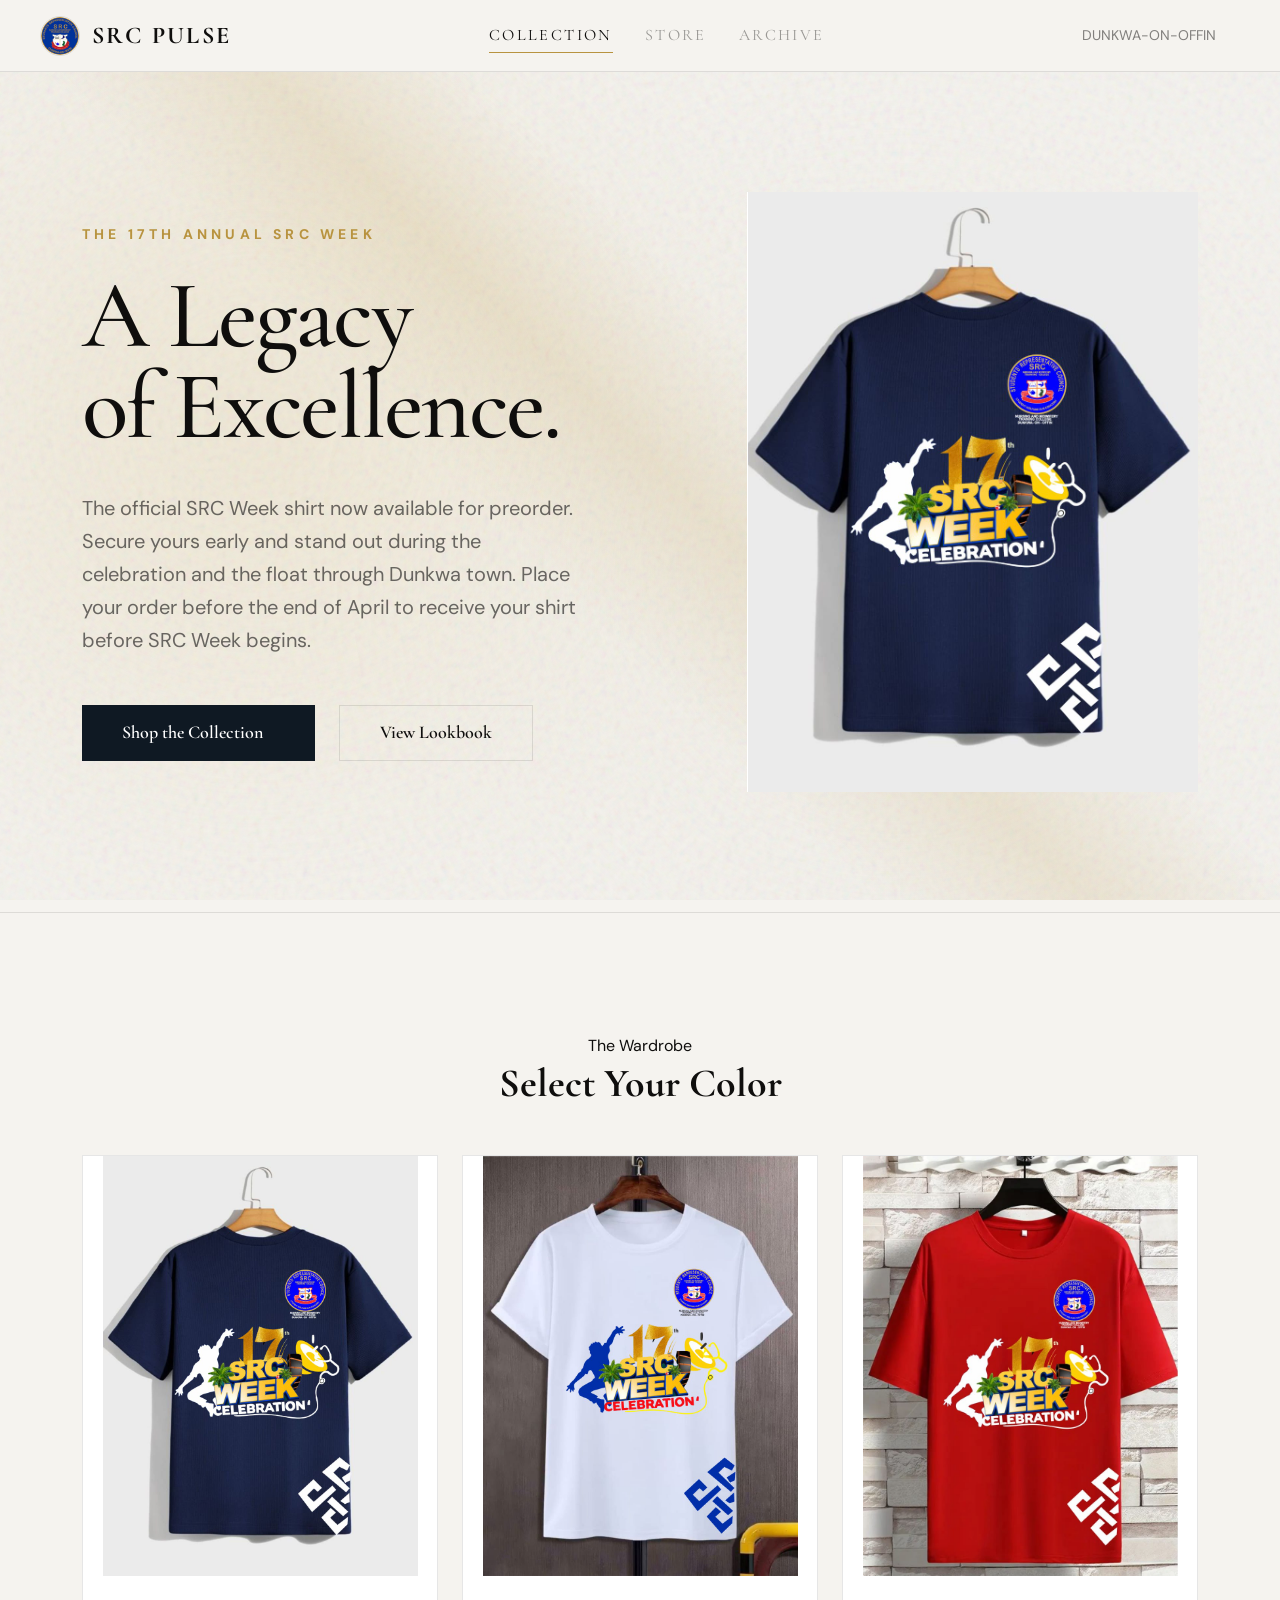
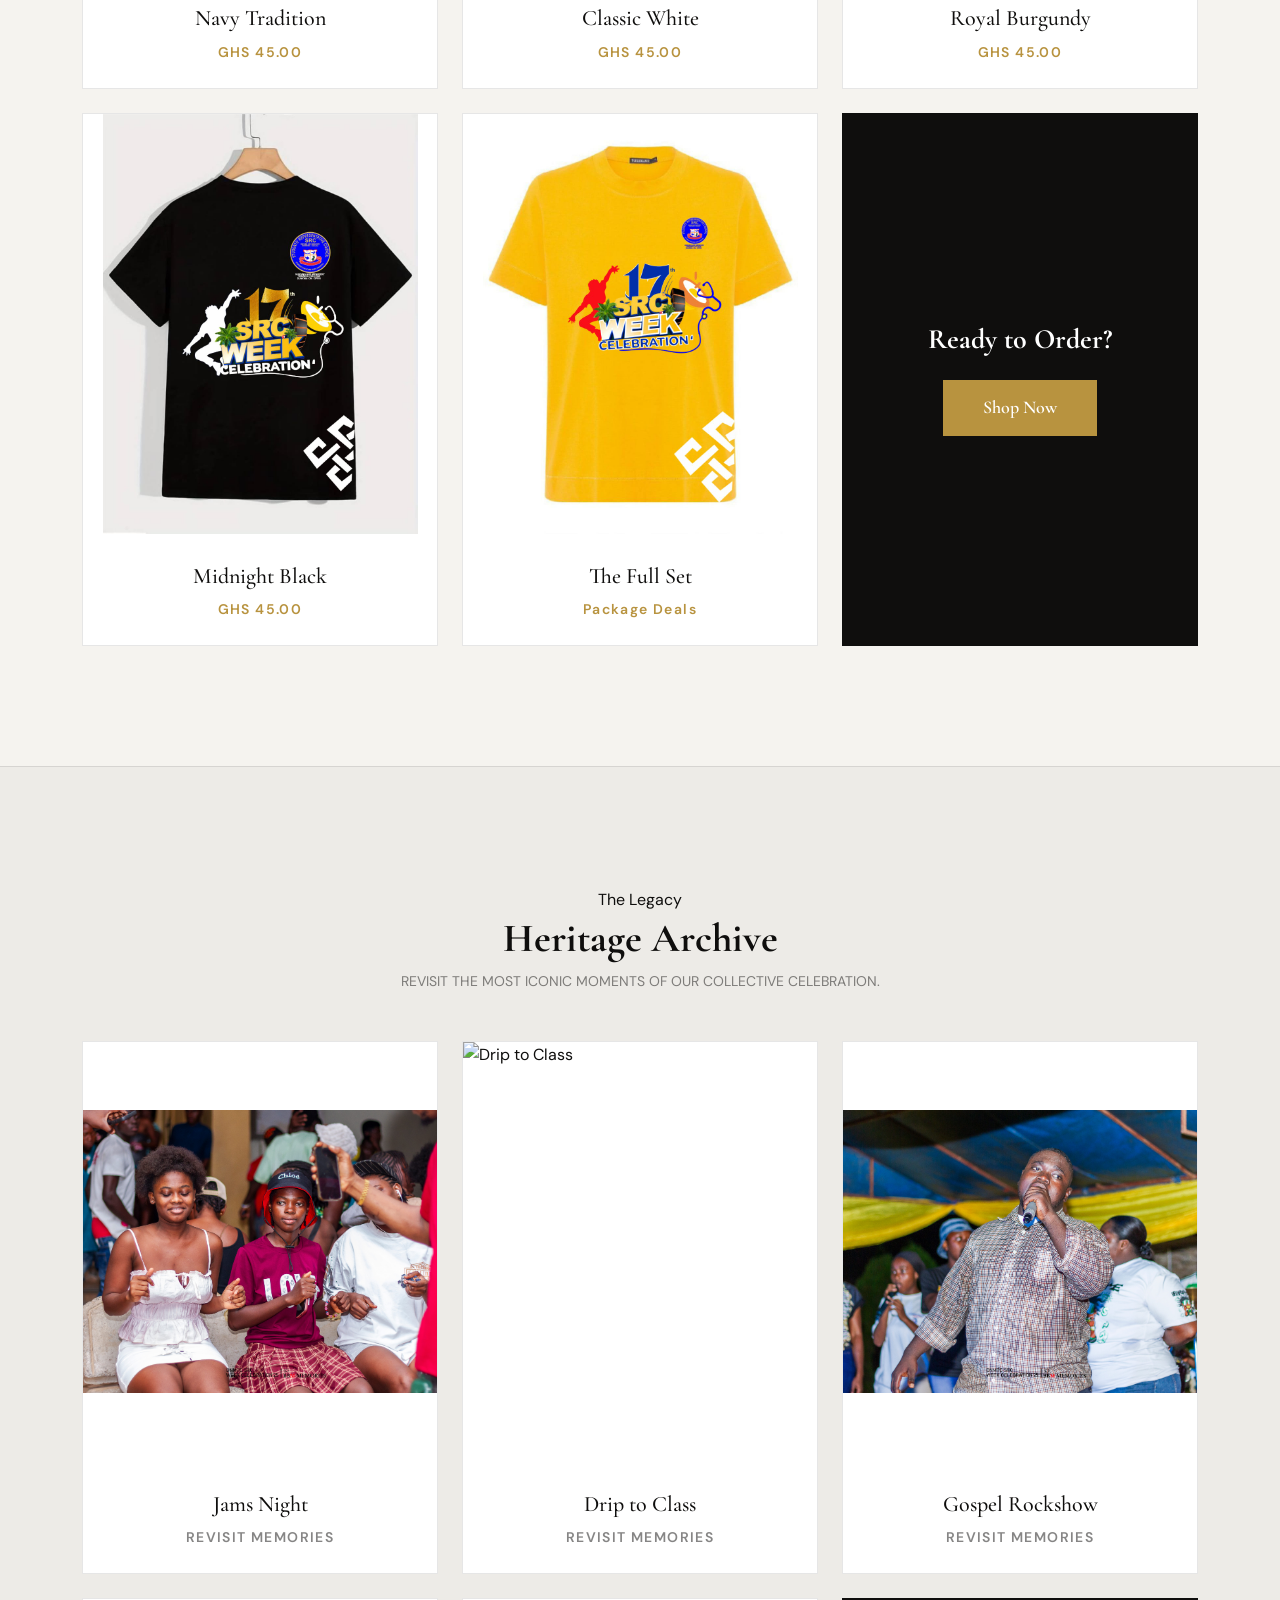
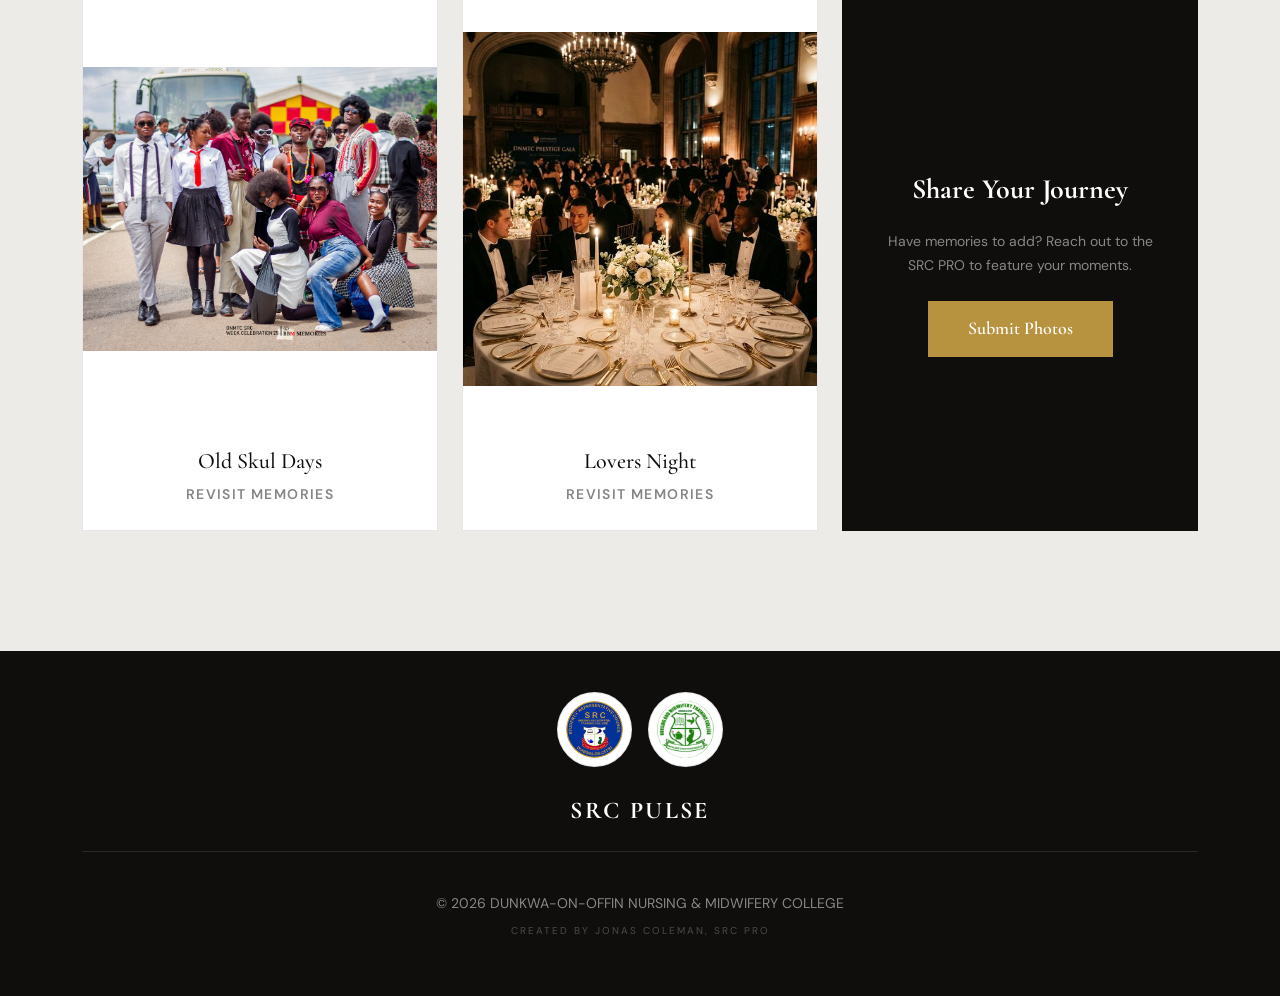
==== commit b424025e: "Add files via upload" ====
--- a/index.html
+++ b/index.html
@@ -5,14 +5,14 @@
   <meta charset="UTF-8">
   <meta name="viewport" content="width=device-width, initial-scale=1.0">
   <title>SRC Pulse | Celebration 2026</title>
-  
+
   <!-- Social Media Preview (Open Graph) -->
   <meta property="og:title" content="SRC Pulse | Celebration 2026">
   <meta property="og:description" content="Official SRC Week 2026 Merchandise Store - DNMTC Dunkwa-On-Offin.">
   <meta property="og:image" content="https://src-orders.vercel.app/img/Flyer/social-share.jpg">
   <meta property="og:url" content="https://src-orders.vercel.app">
   <meta property="og:type" content="website">
-  
+
   <!-- Twitter Card -->
   <meta name="twitter:card" content="summary_large_image">
   <meta name="twitter:title" content="SRC Pulse | Celebration 2026">
@@ -127,6 +127,7 @@
       display: flex;
       justify-content: center;
     }
+
     .logo-img-lux {
       width: 40px;
       height: 40px;
@@ -134,6 +135,7 @@
       border-radius: 50%;
       border: 1px solid var(--lux-border);
     }
+
     .logo-lux {
       display: flex;
       align-items: center;
@@ -185,7 +187,9 @@
         <div class="col-lg-7">
           <span class="hero-eyebrow fade-up">The 17th Annual SRC Week</span>
           <h1 class="hero-title-lux serif fade-up delay-1">A Legacy <br>of Excellence.</h1>
-          <p class="hero-sub-lux fade-up delay-2">Preparing for the 17th Annual SRC Celebration. We invite the DNMTC family to embody our collective excellence with pieces designed for prestige and performance.</p>
+          <p class="hero-sub-lux fade-up delay-2">The official SRC Week shirt now available for preorder. Secure yours
+            early and stand out during the celebration and the float through Dunkwa town. Place your order before the
+            end of April to receive your shirt before SRC Week begins.</p>
           <div class="d-flex gap-4 fade-up delay-3">
             <a href="product.html" class="btn-lux">Shop the Collection <i class="ph ph-arrow-right"></i></a>
             <a href="#gallery" class="btn-lux btn-lux-outline">View Lookbook</a>
@@ -193,13 +197,19 @@
         </div>
         <div class="col-lg-5 d-none d-lg-block fade-up delay-4">
           <div class="hero-slider-lux">
-            <img src="img/SRC SHIRTS/WhatsApp Image 2026-03-13 at 19.03.37 (1).jpeg" class="hero-slide active" alt="Navy Edition">
-            <img src="img/SRC SHIRTS/WhatsApp Image 2026-03-13 at 19.03.36.jpeg" class="hero-slide" alt="Burgundy Edition">
-            <img src="img/SRC SHIRTS/WhatsApp Image 2026-03-13 at 19.03.37 (2).jpeg" class="hero-slide" alt="Green Edition">
+            <img src="img/SRC SHIRTS/WhatsApp Image 2026-03-13 at 19.03.37 (1).jpeg" class="hero-slide active"
+              alt="Navy Edition">
+            <img src="img/SRC SHIRTS/WhatsApp Image 2026-03-13 at 19.03.36.jpeg" class="hero-slide"
+              alt="Burgundy Edition">
+            <img src="img/SRC SHIRTS/WhatsApp Image 2026-03-13 at 19.03.37 (2).jpeg" class="hero-slide"
+              alt="Green Edition">
             <img src="img/SRC SHIRTS/WhatsApp Image 2026-03-13 at 19.03.37.jpeg" class="hero-slide" alt="Black Edition">
-            <img src="img/SRC SHIRTS/WhatsApp Image 2026-03-13 at 19.03.38 (1).jpeg" class="hero-slide" alt="Royal Blue">
-            <img src="img/SRC SHIRTS/WhatsApp Image 2026-03-13 at 19.03.38.jpeg" class="hero-slide" alt="Yellow Edition">
-            <img src="img/SRC SHIRTS/WhatsApp Image 2026-03-13 at 19.03.39 (1).jpeg" class="hero-slide" alt="White Edition">
+            <img src="img/SRC SHIRTS/WhatsApp Image 2026-03-13 at 19.03.38 (1).jpeg" class="hero-slide"
+              alt="Royal Blue">
+            <img src="img/SRC SHIRTS/WhatsApp Image 2026-03-13 at 19.03.38.jpeg" class="hero-slide"
+              alt="Yellow Edition">
+            <img src="img/SRC SHIRTS/WhatsApp Image 2026-03-13 at 19.03.39 (1).jpeg" class="hero-slide"
+              alt="White Edition">
             <img src="img/SRC SHIRTS/WhatsApp Image 2026-03-13 at 19.03.39.jpeg" class="hero-slide" alt="Pink Edition">
           </div>
           <style>
@@ -209,16 +219,22 @@
               height: 600px;
               overflow: hidden;
             }
+
             .hero-slide {
               position: absolute;
-              top: 0; left: 0;
-              width: 100%; height: 100%;
+              top: 0;
+              left: 0;
+              width: 100%;
+              height: 100%;
               object-fit: contain;
               opacity: 0;
               transition: opacity 1.5s ease-in-out;
               background: #fff;
             }
-            .hero-slide.active { opacity: 1; }
+
+            .hero-slide.active {
+              opacity: 1;
+            }
           </style>
           <script>
             document.addEventListener('DOMContentLoaded', () => {
@@ -308,18 +324,21 @@
     </div>
   </section>
 
-  <section id="archive" class="gallery-section-lux" style="background: rgba(15, 14, 13, 0.03); border-top: 1px solid var(--lux-border);">
+  <section id="archive" class="gallery-section-lux"
+    style="background: rgba(15, 14, 13, 0.03); border-top: 1px solid var(--lux-border);">
     <div class="container">
       <div class="text-center mb-5">
         <span class="label-eyebrow">The Legacy</span>
         <h2 class="serif" style="font-size: 40px;">Heritage Archive</h2>
-        <p class="opacity-50 small text-uppercase tracking-widest mt-2">Revisit the most iconic moments of our collective celebration.</p>
+        <p class="opacity-50 small text-uppercase tracking-widest mt-2">Revisit the most iconic moments of our
+          collective celebration.</p>
       </div>
 
       <div class="row g-4">
         <!-- Archive Category Cards -->
         <div class="col-md-6 col-lg-4">
-          <div class="lux-card" onclick="window.open('https://drive.google.com/drive/folders/1jQNrencn5m1UAdhdPv5jrCLjvZCq4A18', '_blank')">
+          <div class="lux-card"
+            onclick="window.open('https://drive.google.com/drive/folders/1jQNrencn5m1UAdhdPv5jrCLjvZCq4A18', '_blank')">
             <img src="img/Archive/jams_nigh.jpg" alt="Jams Night" class="can-popout">
             <div class="lux-card-caption">
               <div class="lux-card-title">Jams Night</div>
@@ -328,7 +347,8 @@
           </div>
         </div>
         <div class="col-md-6 col-lg-4">
-          <div class="lux-card" onclick="window.open('https://drive.google.com/drive/folders/1OwHH3BzWzgTvOzjyDm1QjgJnN5BpJ2uP', '_blank')">
+          <div class="lux-card"
+            onclick="window.open('https://drive.google.com/drive/folders/1OwHH3BzWzgTvOzjyDm1QjgJnN5BpJ2uP', '_blank')">
             <img src="img/Archive/drip_to_class.jpg" alt="Drip to Class" class="can-popout">
             <div class="lux-card-caption">
               <div class="lux-card-title">Drip to Class</div>
@@ -337,7 +357,8 @@
           </div>
         </div>
         <div class="col-md-6 col-lg-4">
-          <div class="lux-card" onclick="window.open('https://drive.google.com/drive/folders/1m6zzfs3NBd54mciKJZVGeSFlXrhVCd4_', '_blank')">
+          <div class="lux-card"
+            onclick="window.open('https://drive.google.com/drive/folders/1m6zzfs3NBd54mciKJZVGeSFlXrhVCd4_', '_blank')">
             <img src="img/Archive/gospel_rockshow.jpg" alt="Gospel Rockshow" class="can-popout">
             <div class="lux-card-caption">
               <div class="lux-card-title">Gospel Rockshow</div>
@@ -346,7 +367,8 @@
           </div>
         </div>
         <div class="col-md-6 col-lg-4">
-          <div class="lux-card" onclick="window.open('https://drive.google.com/drive/folders/1A5gizrQZAOHEzzcL1HkO4sNqftI4nt5G', '_blank')">
+          <div class="lux-card"
+            onclick="window.open('https://drive.google.com/drive/folders/1A5gizrQZAOHEzzcL1HkO4sNqftI4nt5G', '_blank')">
             <img src="img/Archive/old_skul.jpg" alt="Old Skul Days" class="can-popout">
             <div class="lux-card-caption">
               <div class="lux-card-title">Old Skul Days</div>
@@ -355,7 +377,8 @@
           </div>
         </div>
         <div class="col-md-6 col-lg-4">
-          <div class="lux-card" onclick="window.open('https://drive.google.com/drive/folders/1-60rv5rrSPXL_MJgGy0foBw9bpOQiGUI', '_blank')">
+          <div class="lux-card"
+            onclick="window.open('https://drive.google.com/drive/folders/1-60rv5rrSPXL_MJgGy0foBw9bpOQiGUI', '_blank')">
             <img src="img/Archive/lovers_night.jpg" alt="Lovers Night" class="can-popout">
             <div class="lux-card-caption">
               <div class="lux-card-title">Lovers Night</div>
@@ -364,10 +387,12 @@
           </div>
         </div>
         <div class="col-md-6 col-lg-4">
-          <div class="lux-card" style="display:flex; align-items:center; justify-content:center; height: 100%; min-height: 520px; padding: 40px; background: var(--lux-ink); color: #fff;">
+          <div class="lux-card"
+            style="display:flex; align-items:center; justify-content:center; height: 100%; min-height: 520px; padding: 40px; background: var(--lux-ink); color: #fff;">
             <div class="text-center">
               <h3 class="serif mb-4">Share Your Journey</h3>
-              <p class="small opacity-50 mb-4">Have memories to add? Reach out to the SRC PRO to feature your moments.</p>
+              <p class="small opacity-50 mb-4">Have memories to add? Reach out to the SRC PRO to feature your moments.
+              </p>
               <a href="mailto:pro@dnmtc.edu.gh" class="btn-lux" style="background: var(--lux-gold);">Submit Photos</a>
             </div>
           </div>
@@ -392,7 +417,11 @@
   </footer>
 
   <style>
-    .footer-lux { padding: 40px 0; border-top: 1px solid var(--lux-border); }
+    .footer-lux {
+      padding: 40px 0;
+      border-top: 1px solid var(--lux-border);
+    }
+
     .footer-logo-img {
       width: 75px;
       height: 75px;
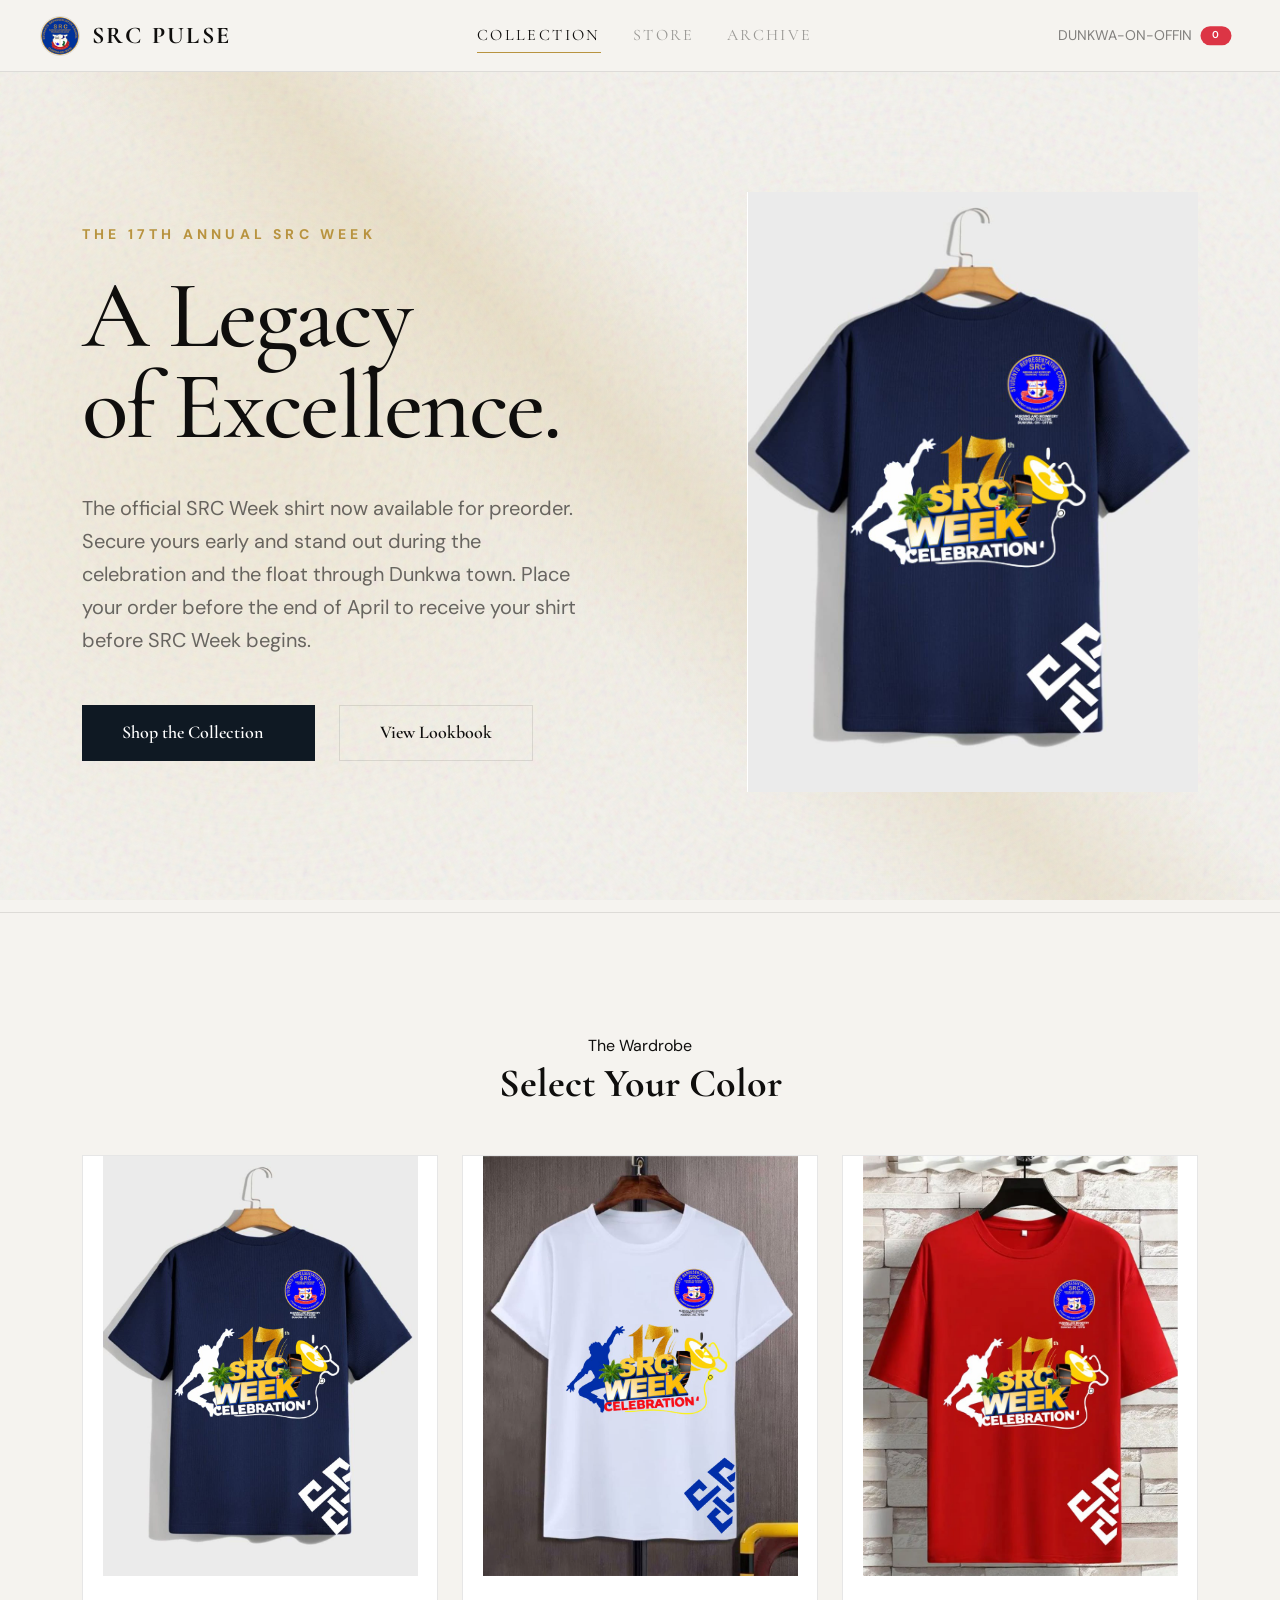
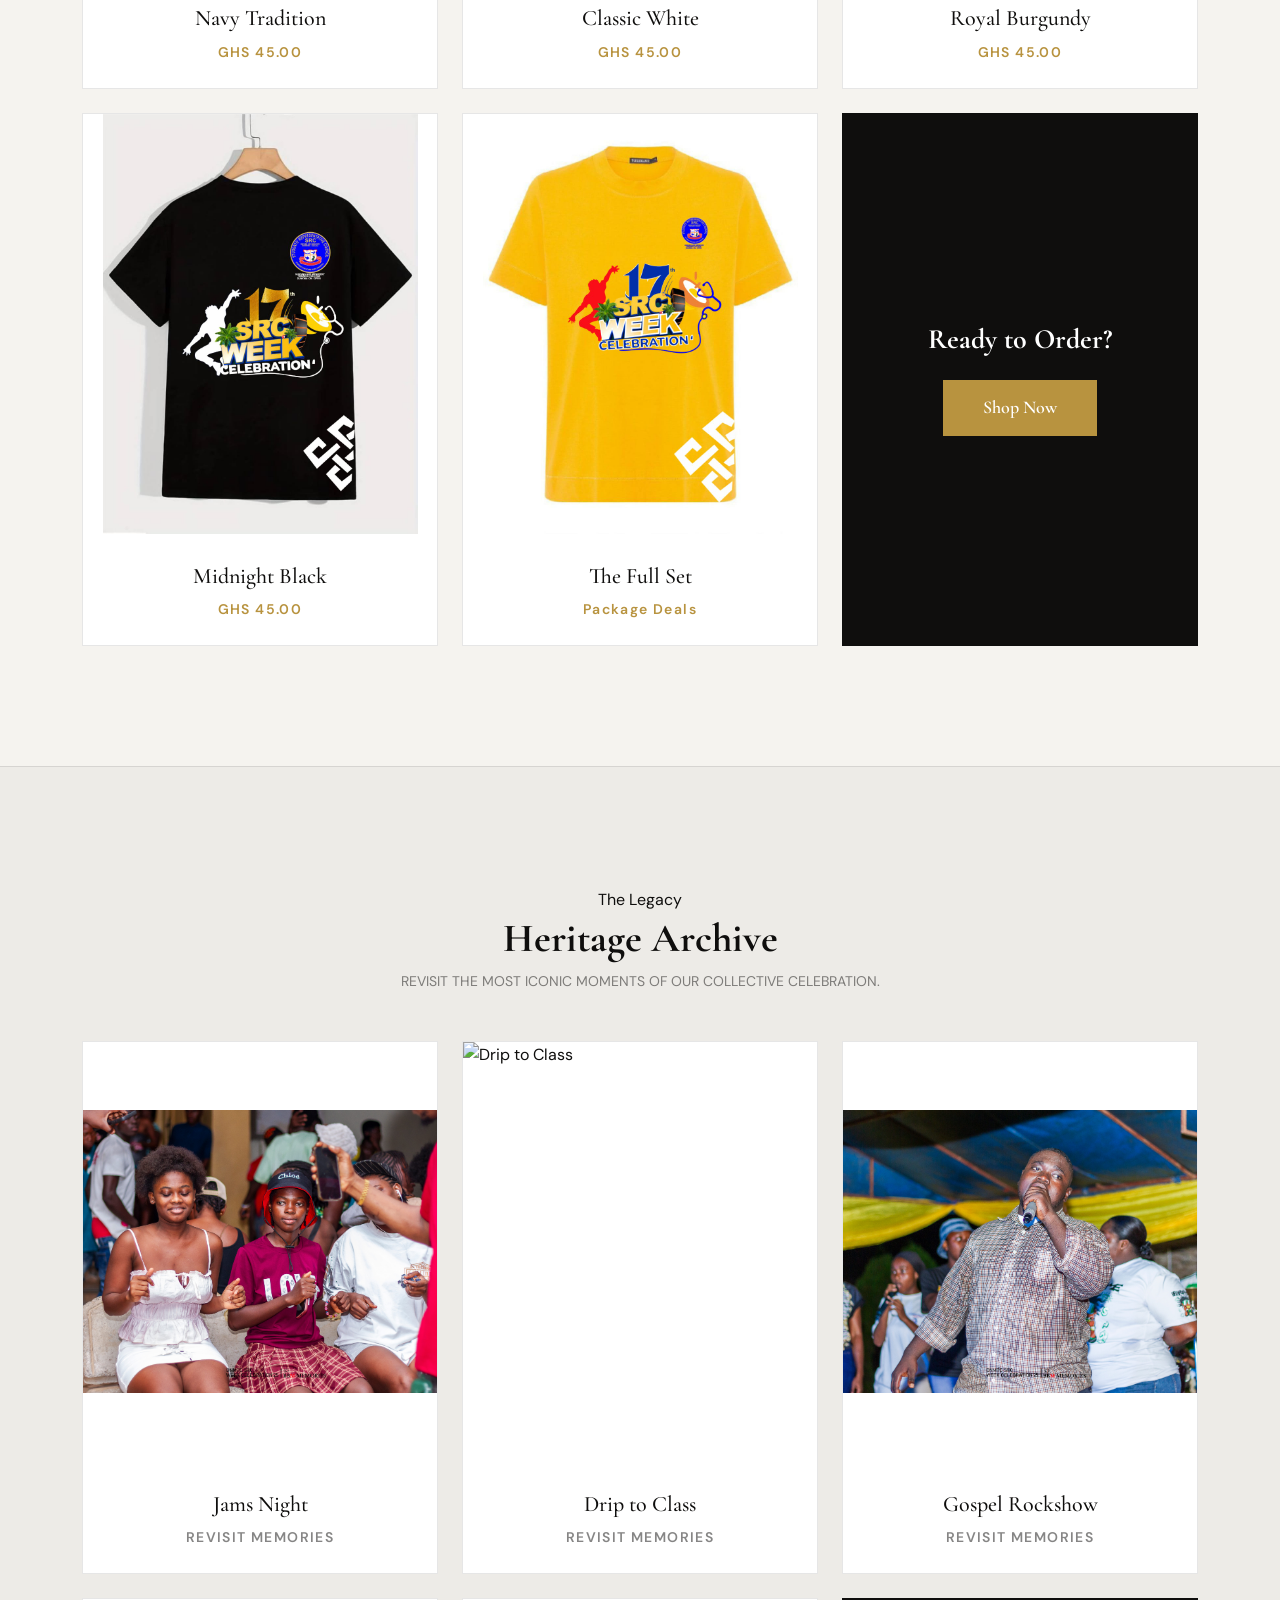
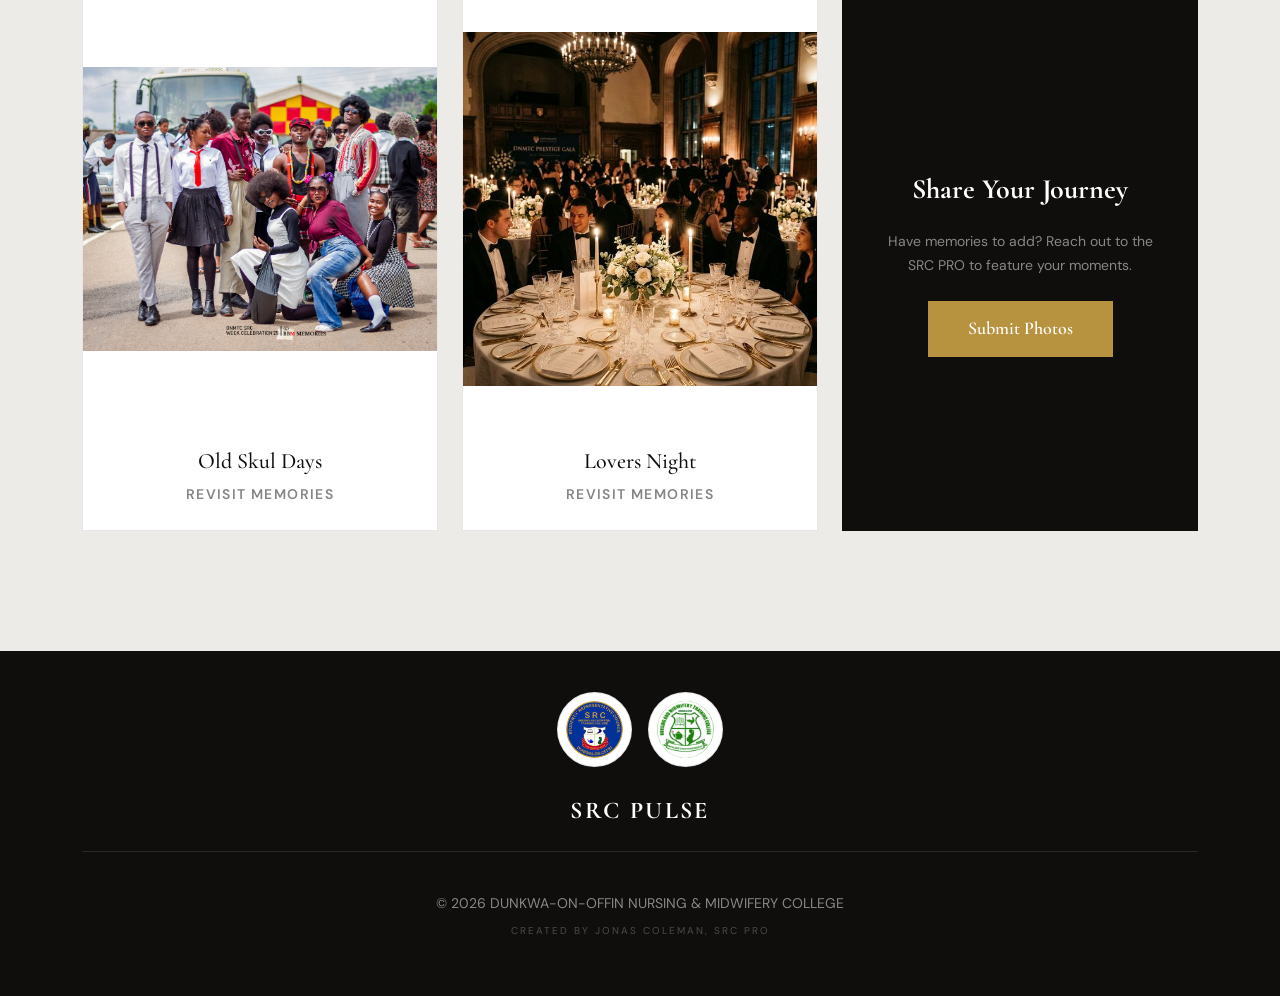
==== commit cd6e78ac: "Add files via upload" ====
--- a/index.html
+++ b/index.html
@@ -174,6 +174,10 @@
     </div>
     <div class="d-flex align-items-center gap-4">
       <span class="d-none d-sm-block small text-uppercase tracking-widest opacity-50">Dunkwa-On-Offin</span>
+      <div class="cart-trigger position-relative" style="cursor: pointer;">
+        <i class="ph ph-shopping-cart" style="font-size: 24px;"></i>
+        <span id="cartCounter" class="position-absolute top-0 start-100 translate-middle badge rounded-pill bg-danger" style="font-size: 10px;">0</span>
+      </div>
       <a href="admin.html" class="nav-link-lux" title="Management">
         <i class="ph ph-user-gear" style="font-size: 24px; cursor: pointer;"></i>
       </a>
--- a/css/theme.css
+++ b/css/theme.css
@@ -291,3 +291,152 @@
   outline: none;
   border-bottom-color: var(--lux-gold);
 }
+/* ── Global Side Cart Drawer ──────────────────────── */
+.lux-drawer-overlay {
+  position: fixed;
+  top: 0; left: 0; width: 100%; height: 100%;
+  background: rgba(15, 14, 13, 0.3);
+  backdrop-filter: blur(8px);
+  z-index: 1001; /* Above navbar */
+  opacity: 0;
+  pointer-events: none;
+  transition: all 0.5s cubic-bezier(0.165, 0.84, 0.44, 1);
+}
+
+.lux-drawer-overlay.active {
+  opacity: 1;
+  pointer-events: all;
+}
+
+.lux-drawer {
+  position: fixed;
+  top: 0; right: -100%; width: 420px; height: 100%;
+  background: var(--lux-white);
+  z-index: 1002;
+  box-shadow: -20px 0 60px rgba(0, 0, 0, 0.05);
+  display: flex;
+  flex-direction: column;
+  transition: all 0.6s cubic-bezier(0.165, 0.84, 0.44, 1);
+}
+
+.lux-drawer-overlay.active + .lux-drawer,
+.lux-drawer.active {
+  right: 0;
+}
+
+@media (max-width: 576px) {
+  .lux-drawer { width: 100%; }
+}
+
+.lux-drawer-header {
+  padding: 32px var(--lux-gutter);
+  border-bottom: 1px solid var(--lux-border);
+  display: flex;
+  align-items: center;
+  justify-content: space-between;
+}
+
+.lux-drawer-title {
+  font-family: var(--font-serif);
+  font-size: 28px;
+  font-weight: 500;
+  margin: 0;
+}
+
+.lux-drawer-close {
+  background: transparent;
+  border: none;
+  font-size: 28px;
+  cursor: pointer;
+  opacity: 0.5;
+  transition: 0.3s;
+}
+
+.lux-drawer-close:hover { opacity: 1; color: var(--lux-gold); }
+
+.lux-drawer-body {
+  flex-grow: 1;
+  overflow-y: auto;
+  padding: 32px var(--lux-gutter);
+  background: #faf9f7; /* Very subtle contrast */
+}
+
+.lux-drawer-footer {
+  padding: 32px var(--lux-gutter);
+  border-top: 1px solid var(--lux-border);
+  background: var(--lux-white);
+}
+
+.drawer-empty-state {
+  text-align: center;
+  padding: 64px 0;
+}
+
+.drawer-item {
+  background: var(--lux-white);
+  border: 1px solid var(--lux-border);
+  padding: 20px;
+  margin-bottom: 20px;
+  display: flex;
+  gap: 16px;
+  transition: all 0.3s;
+}
+
+.drawer-item:hover { border-color: var(--lux-gold); }
+
+.drawer-item-img {
+  width: 64px;
+  height: 64px;
+  border-radius: 50%;
+  border: 1px solid var(--lux-border);
+  flex-shrink: 0;
+}
+
+.drawer-item-info { flex-grow: 1; min-width: 0; }
+
+.drawer-item-title {
+  font-family: var(--font-serif);
+  font-size: 16px;
+  margin-bottom: 4px;
+  font-weight: 600;
+}
+
+.drawer-item-meta {
+  font-size: 10px;
+  text-transform: uppercase;
+  letter-spacing: 0.1em;
+  opacity: 0.5;
+}
+
+.drawer-item-remove {
+  background: transparent;
+  border: none;
+  color: #dc3545;
+  opacity: 0.4;
+  cursor: pointer;
+  padding: 8px;
+  transition: 0.3s;
+}
+
+.drawer-item-remove:hover { opacity: 1; }
+
+.drawer-total-row {
+  display: flex;
+  justify-content: space-between;
+  align-items: baseline;
+  margin-bottom: 24px;
+}
+
+.drawer-total-label { font-family: var(--font-serif); font-size: 20px; opacity: 0.6; }
+.drawer-total-value { font-family: var(--font-serif); font-size: 32px; color: var(--lux-gold); font-weight: 600; }
+
+/* ── Cart Badge Animation ────────────────────────── */
+@keyframes pop {
+  0% { transform: translate(-50%, -50%) scale(1); }
+  50% { transform: translate(-50%, -50%) scale(1.3); }
+  100% { transform: translate(-50%, -50%) scale(1); }
+}
+
+#cartCounter.pop {
+  animation: pop 0.4s cubic-bezier(0.175, 0.885, 0.32, 1.275);
+}
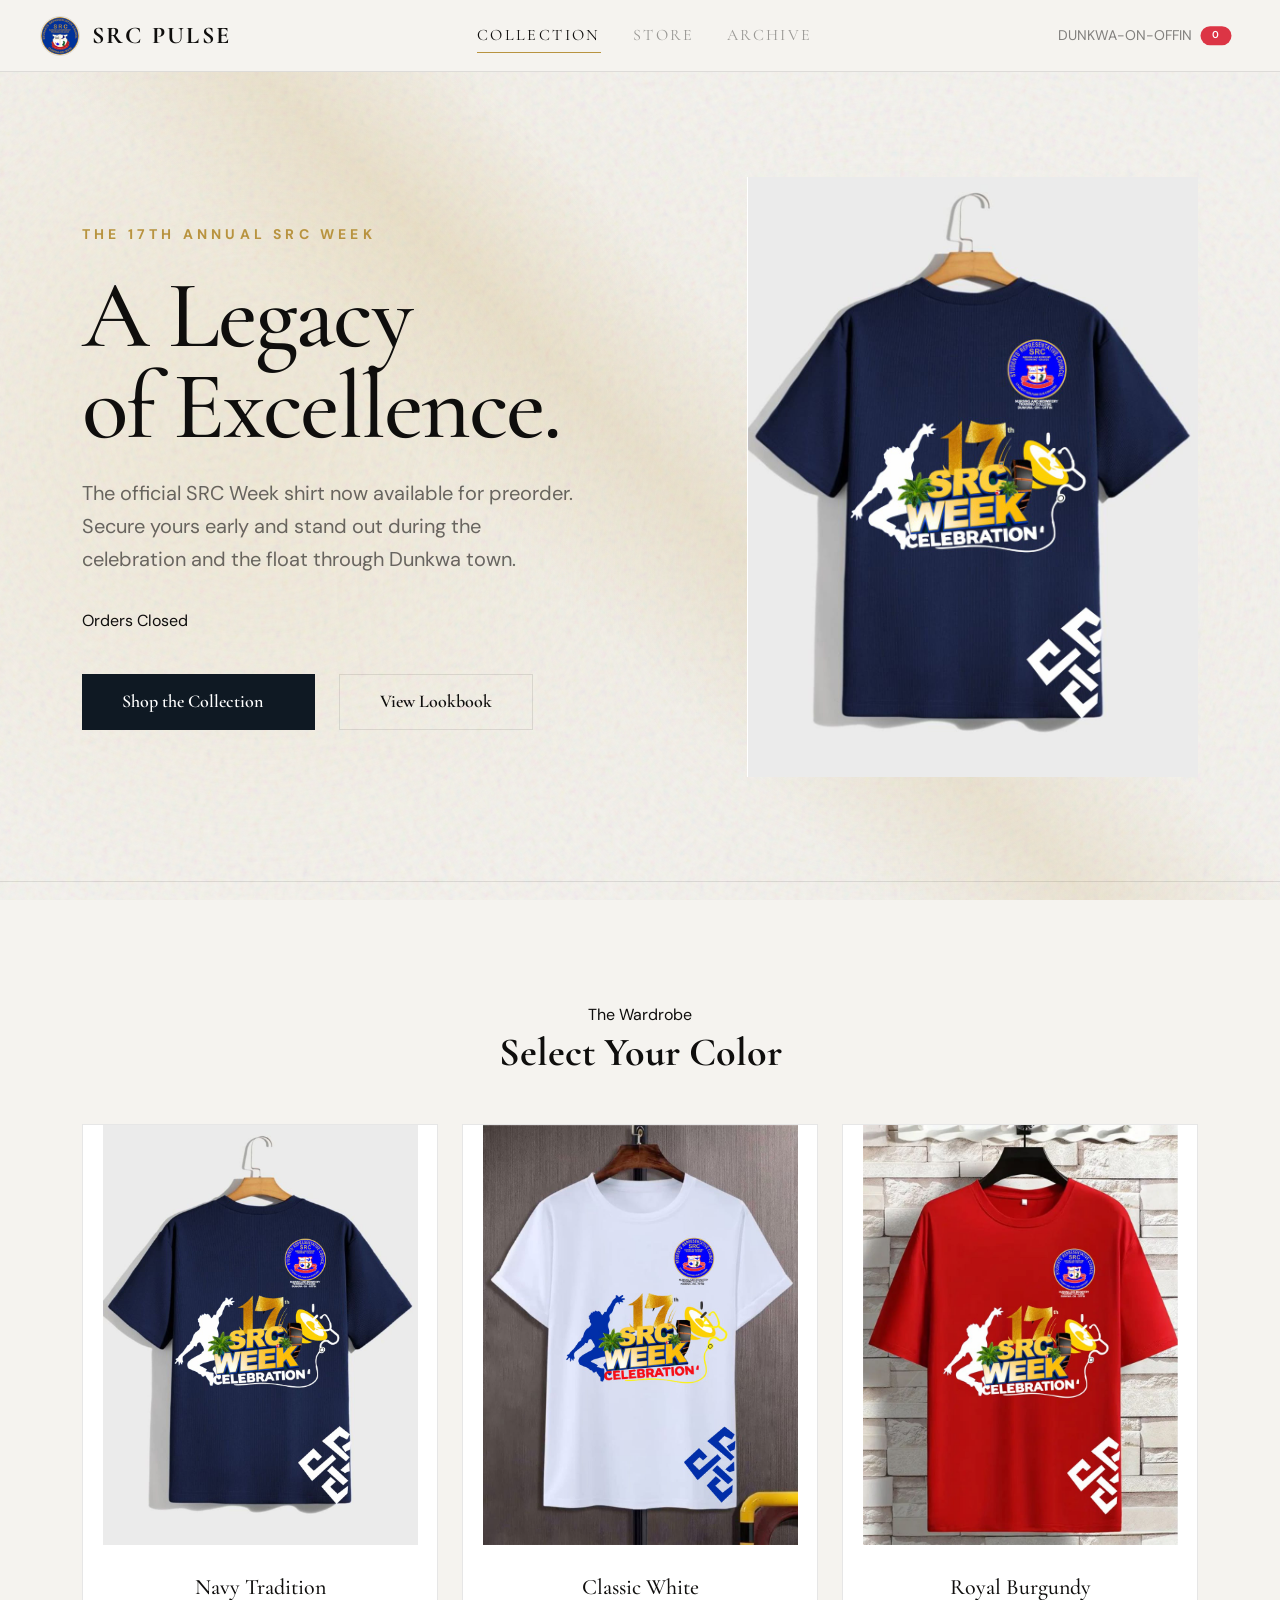
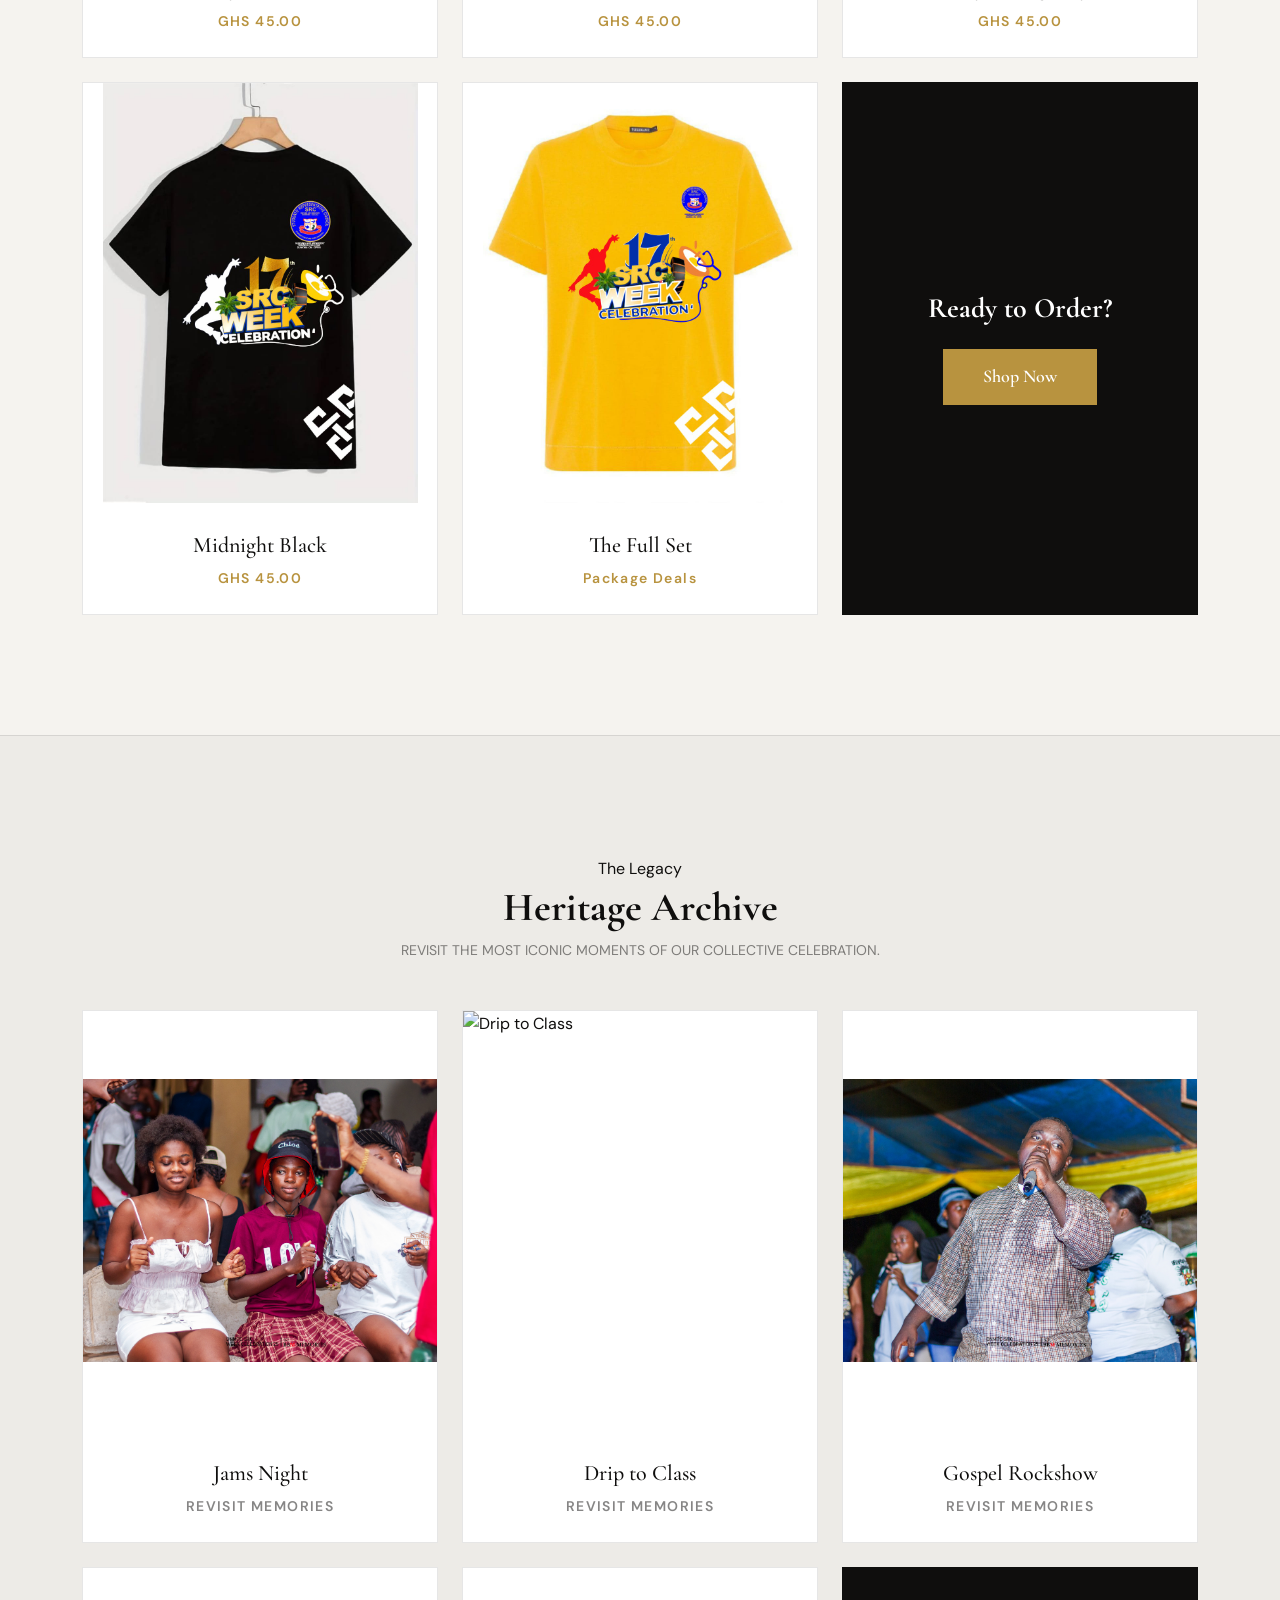
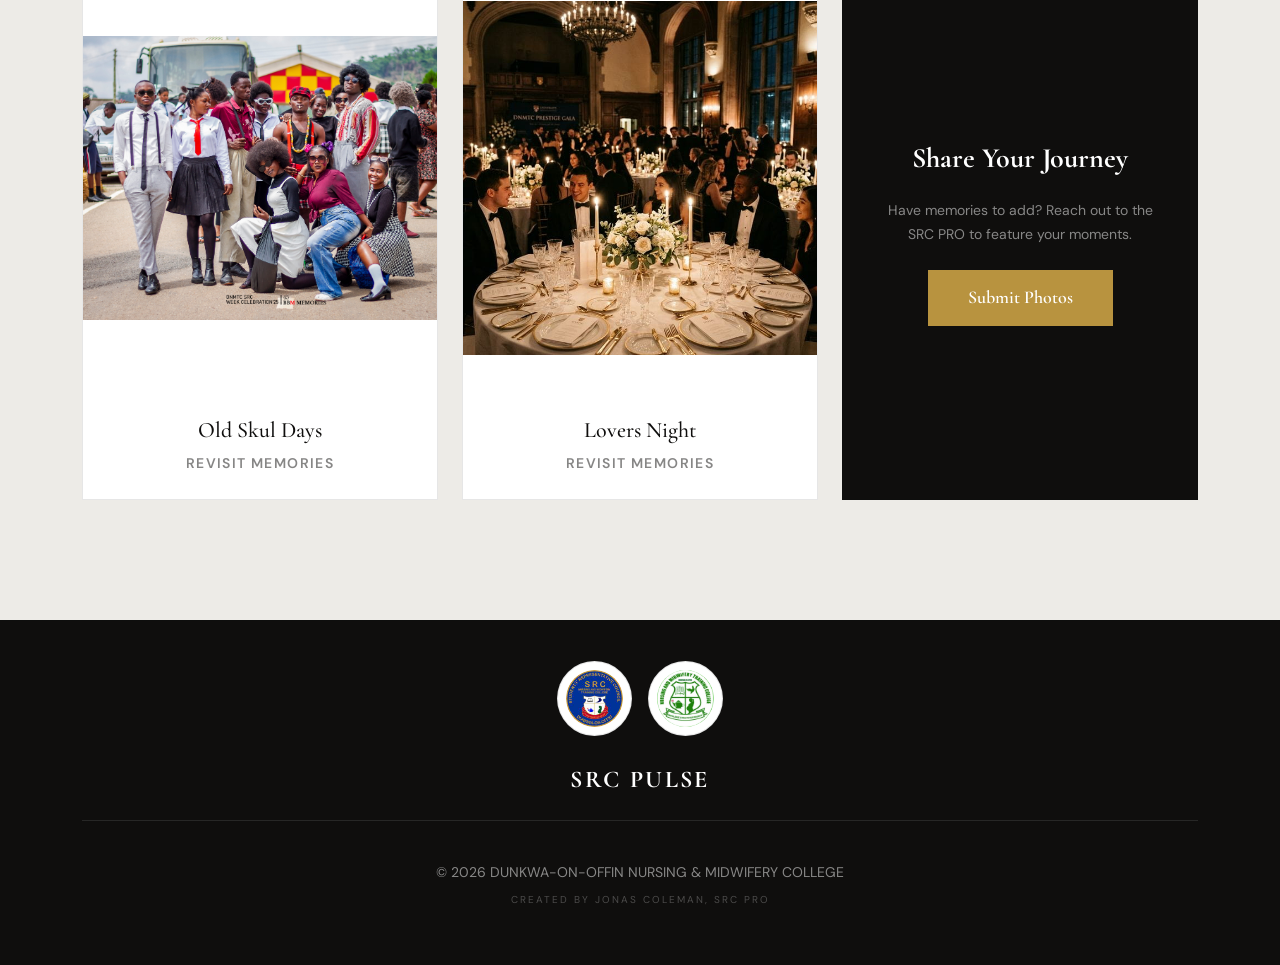
==== commit 4b96adce: "Add files via upload" ====
--- a/index.html
+++ b/index.html
@@ -31,7 +31,7 @@
       min-height: 90vh;
       display: flex;
       align-items: center;
-      padding: 120px 0;
+      padding: 80px 0;
       background: transparent;
       border-bottom: 1px solid var(--lux-border);
     }
@@ -50,7 +50,7 @@
       font-size: var(--h1-fluid);
       font-weight: 500;
       line-height: 0.95;
-      margin-bottom: 40px;
+      margin-bottom: 24px;
       letter-spacing: -0.02em;
     }
 
@@ -58,7 +58,38 @@
       font-size: 20px;
       color: rgba(15, 14, 13, 0.6);
       max-width: 500px;
-      margin-bottom: 48px;
+      margin-bottom: 32px;
+    }
+
+    @media (max-width: 991px) {
+      .hero-lux {
+        min-height: calc(100svh - 80px);
+        padding: 40px 0;
+        display: flex;
+        align-items: center;
+        text-align: center;
+        border-bottom: none;
+      }
+      .hero-title-lux {
+        font-size: clamp(42px, 10vw, 56px);
+        margin-bottom: 24px;
+        line-height: 1;
+      }
+      .hero-sub-lux {
+        font-size: 16px;
+        margin-bottom: 32px;
+        margin-left: auto;
+        margin-right: auto;
+      }
+      .hero-lux .d-flex {
+        justify-content: center;
+        flex-direction: column;
+        gap: 16px !important;
+      }
+      .hero-lux .btn-lux {
+        width: 100%;
+        padding: 18px;
+      }
     }
 
     .gallery-section-lux {
@@ -181,6 +212,10 @@
       <a href="admin.html" class="nav-link-lux" title="Management">
         <i class="ph ph-user-gear" style="font-size: 24px; cursor: pointer;"></i>
       </a>
+      <!-- Mobile Toggle -->
+      <button class="nav-mobile-toggle d-md-none" aria-label="Toggle Menu">
+        <i class="ph ph-list"></i>
+      </button>
     </div>
   </nav>
 
@@ -192,8 +227,8 @@
           <span class="hero-eyebrow fade-up">The 17th Annual SRC Week</span>
           <h1 class="hero-title-lux serif fade-up delay-1">A Legacy <br>of Excellence.</h1>
           <p class="hero-sub-lux fade-up delay-2">The official SRC Week shirt now available for preorder. Secure yours
-            early and stand out during the celebration and the float through Dunkwa town. Place your order before the
-            end of April to receive your shirt before SRC Week begins.</p>
+            early and stand out during the celebration and the float through Dunkwa town.</p>
+          <div id="preorder-countdown" class="fade-up delay-3"></div>
           <div class="d-flex gap-4 fade-up delay-3">
             <a href="product.html" class="btn-lux">Shop the Collection <i class="ph ph-arrow-right"></i></a>
             <a href="#gallery" class="btn-lux btn-lux-outline">View Lookbook</a>
@@ -269,7 +304,7 @@
         <!-- Gallery Items -->
         <div class="col-md-6 col-lg-4">
           <div class="lux-card" onclick="window.location.href='product.html?color=navy'">
-            <img src="img/SRC SHIRTS/WhatsApp Image 2026-03-13 at 19.03.37 (1).jpeg" alt="Navy Edition"
+            <img src="img/SRC%20SHIRTS/WhatsApp%20Image%202026-03-13%20at%2019.03.37%20(1).jpeg" alt="Navy Edition"
               class="can-popout">
             <div class="lux-card-caption">
               <div class="lux-card-title">Navy Tradition</div>
@@ -279,7 +314,7 @@
         </div>
         <div class="col-md-6 col-lg-4">
           <div class="lux-card" onclick="window.location.href='product.html?color=white'">
-            <img src="img/SRC SHIRTS/WhatsApp Image 2026-03-13 at 19.03.39 (1).jpeg" alt="White Edition"
+            <img src="img/SRC%20SHIRTS/WhatsApp%20Image%202026-03-13%20at%2019.03.39%20(1).jpeg" alt="White Edition"
               class="can-popout">
             <div class="lux-card-caption">
               <div class="lux-card-title">Classic White</div>
@@ -289,7 +324,7 @@
         </div>
         <div class="col-md-6 col-lg-4">
           <div class="lux-card" onclick="window.location.href='product.html?color=burgundy'">
-            <img src="img/SRC SHIRTS/WhatsApp Image 2026-03-13 at 19.03.36.jpeg" alt="Burgundy Edition"
+            <img src="img/SRC%20SHIRTS/WhatsApp%20Image%202026-03-13%20at%2019.03.36.jpeg" alt="Burgundy Edition"
               class="can-popout">
             <div class="lux-card-caption">
               <div class="lux-card-title">Royal Burgundy</div>
@@ -299,7 +334,7 @@
         </div>
         <div class="col-md-6 col-lg-4">
           <div class="lux-card" onclick="window.location.href='product.html?color=black'">
-            <img src="img/SRC SHIRTS/WhatsApp Image 2026-03-13 at 19.03.37.jpeg" alt="Black Edition" class="can-popout">
+            <img src="img/SRC%20SHIRTS/WhatsApp%20Image%202026-03-13%20at%2019.03.37.jpeg" alt="Black Edition" class="can-popout">
             <div class="lux-card-caption">
               <div class="lux-card-title">Midnight Black</div>
               <div class="lux-card-price">GHS 45.00</div>
@@ -308,7 +343,7 @@
         </div>
         <div class="col-md-6 col-lg-4">
           <div class="lux-card" onclick="window.location.href='product.html?color=yellow'">
-            <img src="img/SRC SHIRTS/WhatsApp Image 2026-03-13 at 19.03.38.jpeg" alt="Full Set" class="can-popout">
+            <img src="img/SRC%20SHIRTS/WhatsApp%20Image%202026-03-13%20at%2019.03.38.jpeg" alt="Full Set" class="can-popout">
             <div class="lux-card-caption">
               <div class="lux-card-title">The Full Set</div>
               <div class="lux-card-price">Package Deals</div>
@@ -437,7 +472,7 @@
     }
   </style>
 
-  <script src="js/app.js?v=1.0.1"></script>
+  <script src="js/app.js?v=1.1.0"></script>
 </body>
 
 </html>
--- a/css/style.css
+++ b/css/style.css
@@ -381,3 +381,98 @@
   transform: scale(1.02);
   filter: brightness(1.1);
 }
+
+
+/* Mobile Navigation Update */
+@media(max-width:768px){
+  .nav-links-lux{display:none !important}
+  .nav-mobile-toggle{
+    display:flex !important;
+    align-items:center;
+    justify-content:center;
+    width:40px;
+    height:40px;
+    background:transparent;
+    border:1px solid rgba(15,14,13,0.1);
+    border-radius:50%;
+    color:#0f0e0d;
+    font-size:24px;
+    cursor:pointer;
+    transition:0.3s;
+  }
+  .nav-links-lux.open{
+    display:flex !important;
+    flex-direction:column;
+    position:absolute;
+    top:80px;
+    left:0;
+    right:0;
+    background:rgba(255,255,255,0.98);
+    backdrop-filter:blur(10px);
+    padding:2rem 1.5rem;
+    border-bottom:1px solid rgba(15,14,13,0.1);
+    gap:1.5rem;
+    z-index:999;
+    text-align:center;
+    box-shadow:0 10px 30px rgba(0,0,0,0.05);
+  }
+}
+
+/* Admin Filter Wrap */
+@media(max-width:991px){
+  .search-bar-lux {
+    flex-direction: column !important;
+    height: auto !important;
+    padding: 20px !important;
+    gap: 15px !important;
+  }
+  .search-bar-lux > div { width: 100% !important; }
+  .search-bar-lux .d-flex.gap-3 {
+    width: 100% !important;
+    flex-wrap: wrap;
+    justify-content: center;
+  }
+}
+
+
+/* Table to Cards for Mobile */
+@media (max-width: 992px) {
+  .table-lux { border: none; }
+  .table-lux thead { display: none; }
+  .table-lux tbody tr {
+    display: block;
+    margin-bottom: 2rem;
+    padding: 1.5rem;
+    background: #fff;
+    border: 1px solid var(--lux-gold-subtle);
+    border-radius: 8px;
+    box-shadow: 0 10px 30px rgba(0,0,0,0.05);
+  }
+  .table-lux td {
+    display: flex;
+    justify-content: space-between;
+    align-items: center;
+    border: none;
+    padding: 0.75rem 0;
+    text-align: right;
+    font-size: 14px;
+  }
+  .table-lux td:not(:last-child) { border-bottom: 1px solid rgba(0,0,0,0.05); }
+  .table-lux td::before {
+    content: attr(data-label);
+    float: left;
+    font-weight: 700;
+    text-transform: uppercase;
+    font-size: 11px;
+    letter-spacing: 0.08em;
+    color: var(--lux-ink);
+    opacity: 0.6;
+    margin-right: 1.5rem;
+    text-align: left;
+  }
+  .table-lux td:last-child {
+    justify-content: center;
+    padding-top: 1.5rem;
+    border: none;
+  }
+}
--- a/css/theme.css
+++ b/css/theme.css
@@ -295,9 +295,9 @@
 .lux-drawer-overlay {
   position: fixed;
   top: 0; left: 0; width: 100%; height: 100%;
-  background: rgba(15, 14, 13, 0.3);
-  backdrop-filter: blur(8px);
-  z-index: 1001; /* Above navbar */
+  background: rgba(15, 14, 13, 0.4);
+  backdrop-filter: blur(12px);
+  z-index: 10000;
   opacity: 0;
   pointer-events: none;
   transition: all 0.5s cubic-bezier(0.165, 0.84, 0.44, 1);
@@ -311,9 +311,9 @@
 .lux-drawer {
   position: fixed;
   top: 0; right: -100%; width: 420px; height: 100%;
-  background: var(--lux-white);
-  z-index: 1002;
-  box-shadow: -20px 0 60px rgba(0, 0, 0, 0.05);
+  background: #ffffff;
+  z-index: 10001;
+  box-shadow: -20px 0 80px rgba(0, 0, 0, 0.15);
   display: flex;
   flex-direction: column;
   transition: all 0.6s cubic-bezier(0.165, 0.84, 0.44, 1);
@@ -437,6 +437,205 @@
   100% { transform: translate(-50%, -50%) scale(1); }
 }
 
-#cartCounter.pop {
-  animation: pop 0.4s cubic-bezier(0.175, 0.885, 0.32, 1.275);
-}
+/* ── Luxury Modal System ────────────────────────── */
+.lux-modal-overlay {
+  position: fixed;
+  top: 0; left: 0; width: 100%; height: 100%;
+  background: rgba(15, 14, 13, 0.3);
+  backdrop-filter: blur(8px);
+  display: flex;
+  align-items: center;
+  justify-content: center;
+  z-index: 11000;
+  opacity: 0;
+  pointer-events: none;
+  transition: all 0.4s cubic-bezier(0.16, 1, 0.3, 1);
+}
+
+.lux-modal-overlay.active {
+  opacity: 1;
+  pointer-events: all;
+}
+
+.lux-modal {
+  background: var(--lux-white);
+  padding: 48px;
+  max-width: 420px;
+  width: calc(100% - 40px);
+  text-align: center;
+  border: 1px solid var(--lux-border);
+  box-shadow: 0 30px 90px rgba(0, 0, 0, 0.12);
+  transform: translateY(20px) scale(0.98);
+  transition: all 0.5s cubic-bezier(0.16, 1, 0.3, 1);
+}
+
+.lux-modal-overlay.active .lux-modal {
+  transform: translateY(0) scale(1);
+}
+
+.lux-modal-icon {
+  width: 64px;
+  height: 64px;
+  border: 1px solid var(--lux-gold);
+  border-radius: 50%;
+  display: flex;
+  align-items: center;
+  justify-content: center;
+  margin: 0 auto 24px;
+  color: var(--lux-gold);
+  font-size: 32px;
+}
+
+.lux-modal-title {
+  font-family: var(--font-serif);
+  font-size: 26px;
+  margin-bottom: 16px;
+  color: var(--lux-ink);
+}
+
+.lux-modal-body {
+  font-size: 15px;
+  line-height: 1.6;
+  color: var(--lux-ink);
+  opacity: 0.6;
+  margin-bottom: 32px;
+}
+
+.lux-modal-btn {
+  min-width: 160px;
+}
+
+/* Success Variant (Luxury Plaque) - Immense Standout */
+.lux-modal-overlay.variant-success.active {
+  background: rgba(15, 14, 13, 0.6); /* Deeper Backdrop */
+  backdrop-filter: blur(15px); /* Stronger Focus */
+}
+
+.lux-modal.variant-success {
+  background: rgba(255, 255, 255, 0.05); /* Frosted Glass */
+  backdrop-filter: blur(25px);
+  -webkit-backdrop-filter: blur(25px);
+  border: 1px solid rgba(184, 147, 63, 0.6) !important; /* Gold Frame */
+  box-shadow: 0 0 60px rgba(184, 147, 63, 0.15); /* Soft Glow */
+  padding: 60px 48px;
+  border-radius: 2px;
+}
+
+.lux-modal.variant-success .lux-modal-title {
+  color: #d4af37; /* Vivid Gold */
+  font-size: 32px;
+  letter-spacing: 0.1em;
+  margin-bottom: 24px;
+}
+
+.lux-modal.variant-success .lux-modal-body {
+  color: #fff;
+  opacity: 0.9;
+  font-size: 16px;
+  letter-spacing: 0.05em;
+}
+
+.lux-modal.variant-success .lux-modal-btn {
+  background: #d4af37;
+  color: #fff;
+  border: none;
+  font-weight: 700;
+  letter-spacing: 0.2em;
+  margin-top: 20px;
+}
+
+.lux-modal.variant-success .lux-modal-icon {
+  background: rgba(184, 147, 63, 0.1);
+  border-color: #d4af37;
+  box-shadow: 0 0 30px rgba(184, 147, 63, 0.2);
+}
+
+.lux-modal-icon.pulse {
+  animation: lux-pulse 2s infinite ease-in-out;
+}
+
+@keyframes lux-pulse {
+  0% { transform: scale(1); box-shadow: 0 0 0 0 rgba(184, 147, 63, 0.6); }
+  70% { transform: scale(1.1); box-shadow: 0 0 40px 10px rgba(184, 147, 63, 0); }
+  100% { transform: scale(1); box-shadow: 0 0 0 0 rgba(184, 147, 63, 0); }
+}
+
+/* ── Luxury Countdown Timer ────────────────────────── */
+#preorder-countdown {
+  display: flex;
+  gap: 20px;
+  margin-bottom: 24px;
+  align-items: center;
+}
+
+.countdown-box {
+  background: rgba(255, 255, 255, 0.05);
+  backdrop-filter: blur(10px);
+  -webkit-backdrop-filter: blur(10px);
+  border: 1px solid rgba(184, 147, 63, 0.2);
+  padding: 16px 20px;
+  min-width: 90px;
+  text-align: center;
+  border-radius: 4px;
+  box-shadow: 0 10px 30px rgba(0, 0, 0, 0.05);
+}
+
+.countdown-num {
+  display: block;
+  font-family: var(--font-serif);
+  font-size: 32px;
+  line-height: 1;
+  color: var(--lux-gold);
+  margin-bottom: 4px;
+  font-weight: 600;
+}
+
+.countdown-label {
+  display: block;
+  font-size: 10px;
+  letter-spacing: 0.2em;
+  color: var(--lux-ink);
+  opacity: 0.5;
+  font-weight: 700;
+}
+
+.countdown-sep {
+  font-family: var(--font-serif);
+  font-size: 24px;
+  color: var(--lux-gold);
+  opacity: 0.4;
+  margin-top: -15px;
+}
+
+@media (max-width: 991px) {
+  #preorder-countdown {
+    gap: 12px;
+    justify-content: center;
+    margin-bottom: 40px;
+  }
+  .countdown-box {
+    min-width: 70px;
+    padding: 12px 10px;
+  }
+}
+
+/* ── Clear Cart Button Styling ────────────────── */
+.btn-clear-cart-lux {
+  background: transparent;
+  border: none;
+  color: #ff4d4f;
+  font-size: 11px;
+  text-transform: uppercase;
+  letter-spacing: 0.15em;
+  font-weight: 700;
+  padding: 0;
+  transition: opacity 0.3s ease;
+  cursor: pointer;
+  width: fit-content;
+  text-decoration: underline;
+  text-underline-offset: 4px;
+}
+
+.btn-clear-cart-lux:hover {
+  opacity: 0.6;
+}
